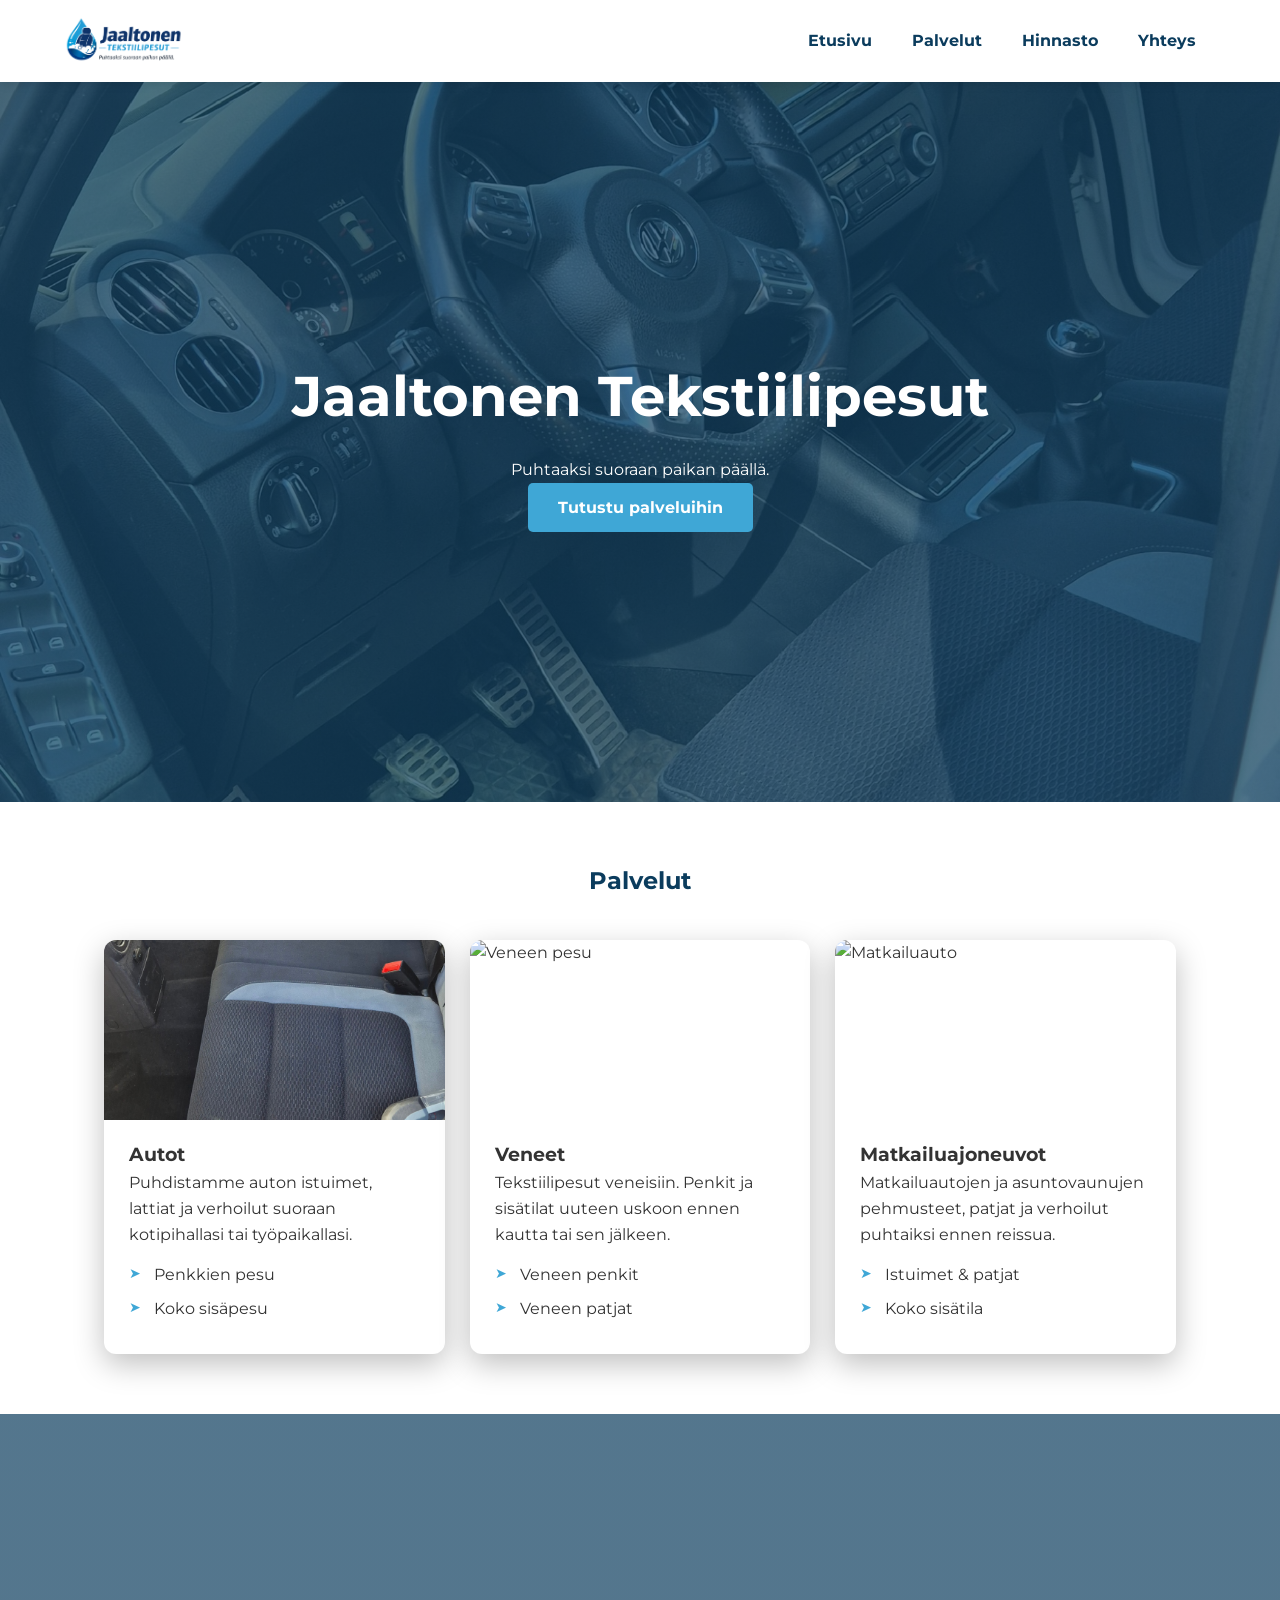
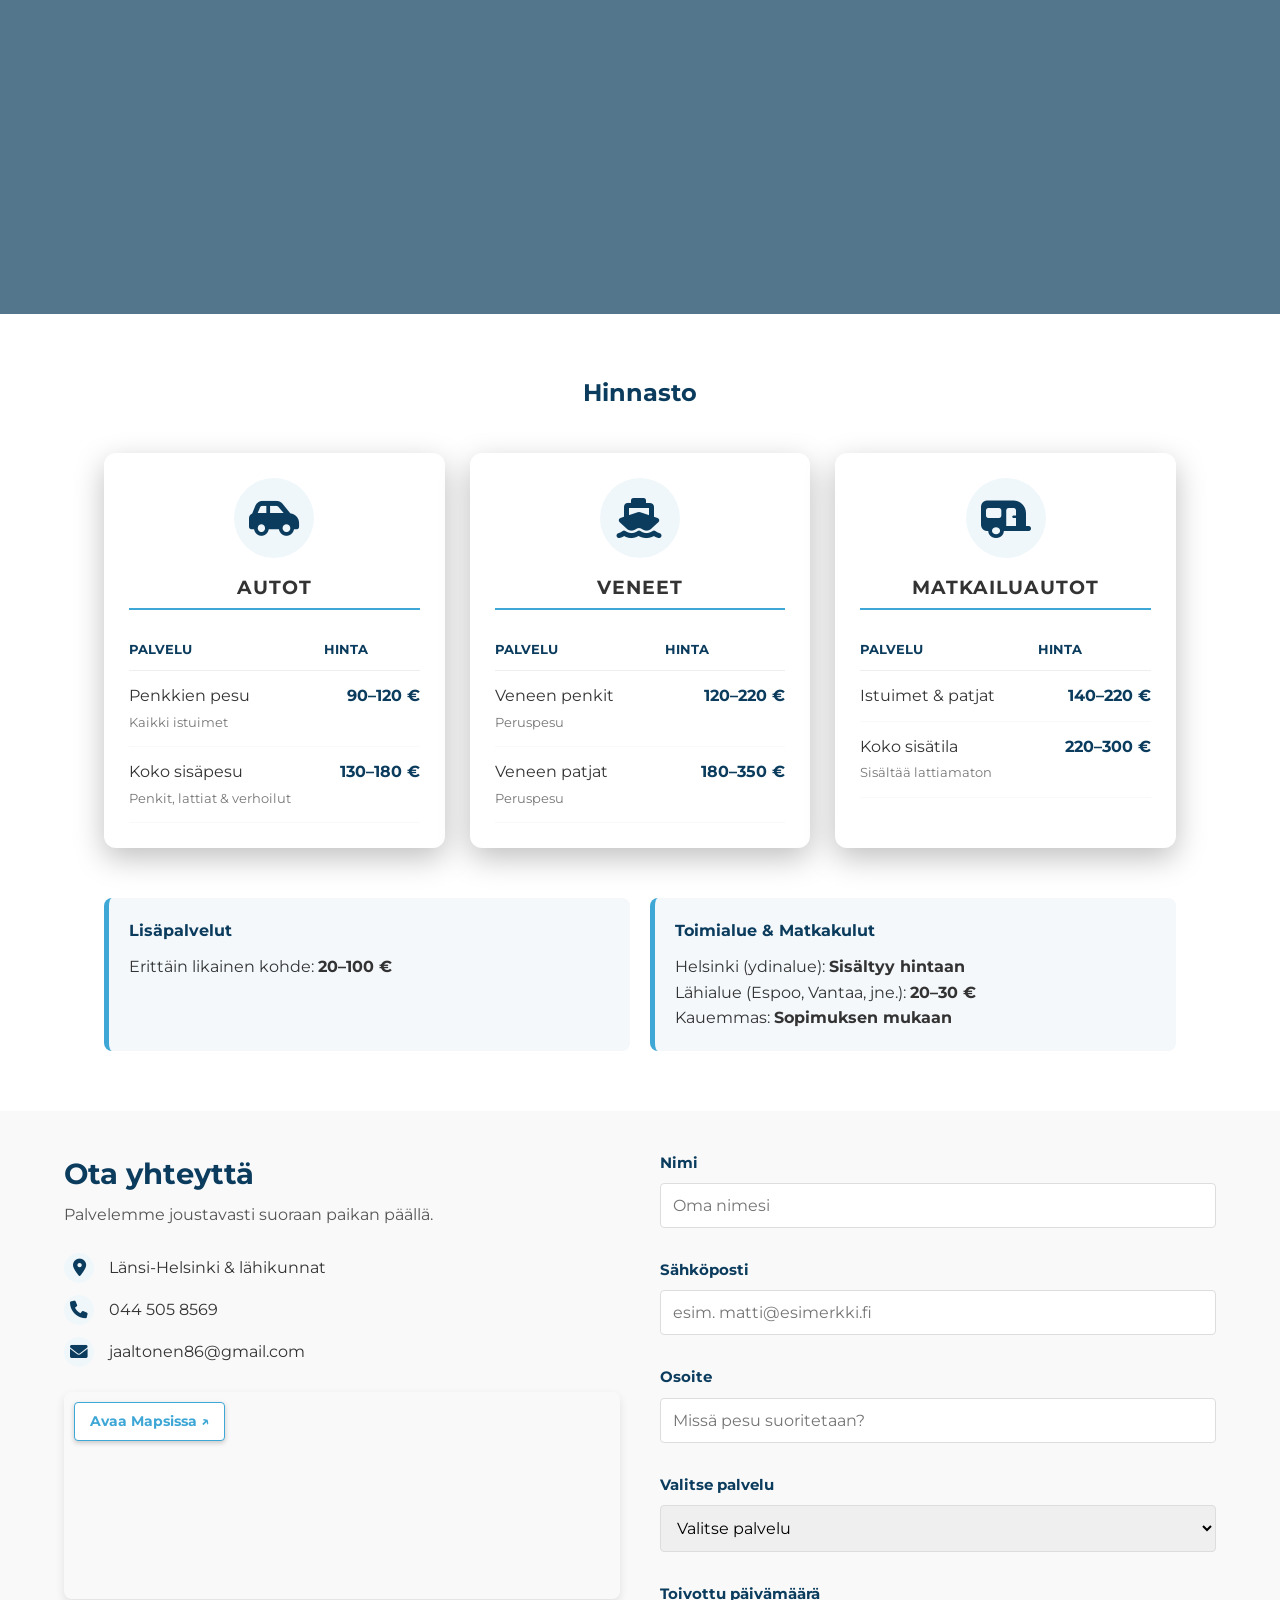
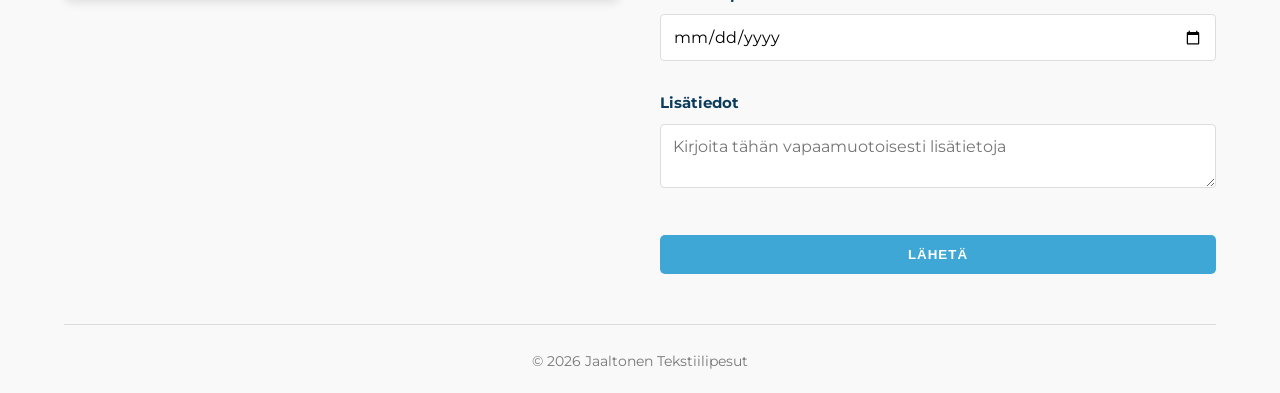
==== ver2/index.html @ c4d44611 "og data" ====
<!DOCTYPE html>
<html lang="fi">
<head>
    <meta property="og:type" content="website">
    <meta property="og:url" content="http://tekstiili.jaaltonen.dev/"> <meta property="og:title" content="JAaltonen Tekstiilipesut – Puhtaaksi suoraan paikan päällä">
    <meta property="og:description" content="Tekstiilipesut autoille, veneille ja matkailuajoneuvoille Helsingin alueella. Tilaa pesu kotiin tai työpaikalle!">
    <meta property="og:image" content="http://tekstiili.jaaltonen.dev/img/og-share-image.png"> <meta property="twitter:card" content="summary_large_image">
    <meta property="twitter:url" content="http://tekstiili.jaaltonen.dev/">
    <meta property="twitter:title" content="JAaltonen Tekstiilipesut">
    <meta property="twitter:description" content="Tekstiilipesut autoille, veneille ja matkailuajoneuvoille suoraan paikan päällä.">
    <meta property="twitter:image" content="http://tekstiili.jaaltonen.dev/img/og-share-image.jpg">

    <meta charset="UTF-8">
    <meta name="viewport" content="width=device-width, initial-scale=1.0">
    <title>JAaltonen Tekstiilipesut</title>
    <link rel="icon" type="image/png" href="img/favicon.png">
    <link rel="stylesheet" href="styles.css">
    <link href="https://fonts.googleapis.com/css2?family=Montserrat:wght@400;700&display=swap" rel="stylesheet">
    <link rel="stylesheet" href="https://cdnjs.cloudflare.com/ajax/libs/font-awesome/6.0.0/css/all.min.css">
</head>
<body>

    <nav>
        <div class="logo">
            <a href="#home">
                <img src="img/logo.png" alt="JAaltonen Tekstiilipesut" id="nav-logo">
            </a>
        </div>
        <div class="menu-toggle" id="mobile-menu">
            <span class="bar"></span>
            <span class="bar"></span>
            <span class="bar"></span>
        </div>
        <ul class="nav-links">
            <li><a href="#home">Etusivu</a></li>
            <li><a href="#palvelut">Palvelut</a></li>
            <li><a href="#hinnasto">Hinnasto</a></li>
            <li><a href="#yhteys">Yhteys</a></li>
        </ul>
    </nav>

    <header id="home" class="hero" style="background: linear-gradient(rgba(11, 60, 93, 0.7), rgba(11, 60, 93, 0.7)), url('img/hero.JPG') center/cover no-repeat;">
        <div class="hero-content">
            <h1>Jaaltonen Tekstiilipesut</h1>
            <p>Puhtaaksi suoraan paikan päällä.</p>
            <a href="#palvelut" class="btn">Tutustu palveluihin</a>
        </div>
    </header>

    <section id="palvelut" class="section">
        <h2 class="section-title">Palvelut</h2>
        <div class="grid">
            <div class="card">
                <div class="card-image">
                    <img src="img/auto2.JPG" alt="Auton pesu">
                </div>
                <h3>Autot</h3>
                <p>Puhdistamme auton istuimet, lattiat ja verhoilut suoraan kotipihallasi tai työpaikallasi.</p>
                <ul class="custom-list">
                    <li>Penkkien pesu</li>
                    <li>Koko sisäpesu</li>
                </ul>
            </div>
            
            <div class="card">
                <div class="card-image">
                    <img src="https://images.unsplash.com/photo-1534447677768-be436bb09401?auto=format&fit=crop&q=80&w=600" alt="Veneen pesu">
                </div>
                <h3>Veneet</h3>
                <p>Tekstiilipesut veneisiin. Penkit ja sisätilat uuteen uskoon ennen kautta tai sen jälkeen.</p>
                <ul class="custom-list">
                    <li>Veneen penkit</li>
                    <li>Veneen patjat</li>
                </ul>
            </div>
            
            <div class="card">
                <div class="card-image">
                    <img src="https://images.unsplash.com/photo-1523987355523-c7b5b0dd90a7?auto=format&fit=crop&q=80&w=600" alt="Matkailuauto">
                </div>
                <h3>Matkailuajoneuvot</h3>
                <p>Matkailuautojen ja asuntovaunujen pehmusteet, patjat ja verhoilut puhtaiksi ennen reissua.</p>
                <ul class="custom-list">
                    <li>Istuimet & patjat</li>
                    <li>Koko sisätila</li>
                </ul>
            </div>
        </div>
    </section>

    <div class="parallax" style="background-image: url('img/auto.JPG');">
        <div class="parallax-overlay"></div>
    </div>

    <section id="hinnasto" class="section">
        <h2 class="section-title">Hinnasto</h2>
        <div class="grid">
            <div class="card price-card">
                <div class="price-icon"><i class="fa-solid fa-car-side"></i></div>
                <h3>AUTOT</h3>
                <table class="price-table">
                    <thead>
                        <tr>
                            <th>Palvelu</th>
                            <th>Hinta</th>
                        </tr>
                    </thead>
                    <tbody>
                        <tr>
                            <td>Penkkien pesu <br><small>Kaikki istuimet</small></td>
                            <td>90–120 €</td>
                        </tr>
                        <tr>
                            <td>Koko sisäpesu <br><small>Penkit, lattiat & verhoilut</small></td>
                            <td>130–180 €</td>
                        </tr>
                    </tbody>
                </table>
            </div>

            <div class="card price-card">
                <div class="price-icon"><i class="fa-solid fa-ship"></i></div>
                <h3>VENEET</h3>
                <table class="price-table">
                    <thead>
                        <tr>
                            <th>Palvelu</th>
                            <th>Hinta</th>
                        </tr>
                    </thead>
                    <tbody>
                        <tr>
                            <td>Veneen penkit <br><small>Peruspesu</small></td>
                            <td>120–220 €</td>
                        </tr>
                        <tr>
                            <td>Veneen patjat <br><small>Peruspesu</small></td>
                            <td>180–350 €</td>
                        </tr>
                    </tbody>
                </table>
            </div>

            <div class="card price-card">
                <div class="price-icon"><i class="fa-solid fa-caravan"></i></div>
                <h3>MATKAILUAUTOT</h3>
                <table class="price-table">
                    <thead>
                        <tr>
                            <th>Palvelu</th>
                            <th>Hinta</th>
                        </tr>
                    </thead>
                    <tbody>
                        <tr>
                            <td>Istuimet & patjat</td>
                            <td>140–220 €</td>
                        </tr>
                        <tr>
                            <td>Koko sisätila <br><small>Sisältää lattiamaton</small></td>
                            <td>220–300 €</td>
                        </tr>
                    </tbody>
                </table>
            </div>
        </div>

        <div class="extra-services">
            <div class="extra-box">
                <h4>Lisäpalvelut</h4>
                <p>Erittäin likainen kohde: <strong>20–100 €</strong></p>
            </div>
            <div class="extra-box">
                <h4>Toimialue & Matkakulut</h4>
                <p>Helsinki (ydinalue): <strong>Sisältyy hintaan</strong></p>
                <p>Lähialue (Espoo, Vantaa, jne.): <strong>20–30 €</strong></p>
                <p>Kauemmas: <strong>Sopimuksen mukaan</strong></p>
            </div>
        </div>
    </section>

    <footer id="yhteys">
        <div class="footer-container">
            <div class="footer-left">
                <h2>Ota yhteyttä</h2>
                <p class="footer-intro">Palvelemme joustavasti suoraan paikan päällä.</p>
                
                <div class="contact-info">
                    <div class="contact-item">
                        <span class="icon"><i class="fa-solid fa-location-dot"></i></span>
                        <p>Länsi-Helsinki & lähikunnat</p>
                    </div>
                    <div class="contact-item">
                        <span class="icon"><i class="fa-solid fa-phone"></i></span>
                        <p><a href="tel:+358445058569" class="contact-link">044 505 8569</a></p>
                    </div>
                    <div class="contact-item">
                        <span class="icon"><i class="fa-solid fa-envelope"></i></span>
                        <p><a href="mailto:jaaltonen86@gmail.com" class="contact-link">jaaltonen86@gmail.com</a></p>
                    </div>
                </div>

                <div class="map-container">
                    <iframe 
                        src="https://www.google.com/maps/embed?pb=!1m18!1m12!1m3!1d15871.32832863488!2d24.84277715!3d60.2222222!2m3!1f0!2f0!3f0!3m2!1i1024!2i768!4f13.1!3m3!1m2!1s0x46920ef0d195f2d5%3A0x2600b0d37e296231!2zUGl0w6Rqw6RubMOka2ksIEhlbHNpbmtp!5e0!3m2!1sfi!2sfi!4v1713800000000!5m2!1sfi!2sfi" 
                        width="100%" height="200" style="border:0;" allowfullscreen="" loading="lazy">
                    </iframe>
                    <a href="https://maps.app.goo.gl/..." target="_blank" class="maps-btn">Avaa Mapsissa ↗</a>
                </div>
            </div>
            <div class="footer-right">
                <form action="mailto:jaaltonen86@gmail.com" method="post" enctype="text/plain">
                    <div class="form-group">
                        <label for="nimi">Nimi</label>
                        <input type="text" id="nimi" name="Nimi" placeholder="Oma nimesi" required>
                    </div>

                    <div class="form-group">
                        <label for="email">Sähköposti</label>
                        <input type="email" id="email" name="Email" placeholder="esim. matti@esimerkki.fi" required>
                    </div>

                    <div class="form-group">
                        <label for="osoite">Osoite</label>
                        <input type="text" id="osoite" name="Osoite" placeholder="Missä pesu suoritetaan?" required>
                    </div>

                    <div class="form-group">
                        <label for="palvelu">Valitse palvelu</label>
                        <select id="palvelu" name="Palvelu">
                            <option value="" disabled selected>Valitse palvelu</option>
                            <option value="Auton penkit">Auton penkit</option>
                            <option value="Auton verhoilut">Auton verhoilut</option>
                            <option value="Veneen penkit">Veneen penkit</option>
                            <option value="Veneen patjat">Veneen patjat</option>
                            <option value="Asuntoauton istuimet & Patjat">Asuntoauton istuimet & Patjat</option>
                            <option value="Asuntovaunun Patjat">Asuntovaunun Patjat</option>
                            <option value="Asuntoauton/Vaunun Koko sisätila">Asuntoauton/Vaunun Koko sisätila</option>
                        </select>
                    </div>

                    <div class="form-group">
                        <label for="pvm">Toivottu päivämäärä</label>
                        <input type="date" id="pvm" name="Pvm">
                    </div>

                    <div class="form-group">
                        <label for="lisatiedot">Lisätiedot</label>
                        <textarea id="lisatiedot" name="Lisätiedot" placeholder="Kirjoita tähän vapaamuotoisesti lisätietoja"></textarea>
                    </div>

                    <button type="submit" class="btn">LÄHETÄ</button>
                </form>
            </div>
        </div>
        <div class="footer-bottom">
            <p>© 2026 Jaaltonen Tekstiilipesut</p>
        </div>
    </footer>

    <script src="scripts.js"></script>
</body>
</html>
---- ver2/styles.css ----
:root {
    --dark-blue: #0B3C5D;
    --light-blue: #3FA7D6;
    --white: #ffffff;
    --shadow: 0 10px 30px rgba(0,0,0,0.25); /* Tummempi varjostus */
}

* { box-sizing: border-box; margin: 0; padding: 0; }
html { scroll-behavior: smooth; }
body { font-family: 'Montserrat', sans-serif; line-height: 1.6; color: #333; }

/* Navigaatio */
nav {
    display: flex;
    justify-content: space-between;
    align-items: center;
    padding: 1rem 5%;
    background: var(--white);
    position: sticky;
    top: 0;
    z-index: 1000;
    box-shadow: 0 2px 10px rgba(0,0,0,0.1);
}

.logo { color: var(--dark-blue); font-weight: bold; font-size: 1.4rem; }

/* Logon tyylittely */
#nav-logo {
    height: 50px; /* Säädä korkeutta tarpeen mukaan */
    width: auto;
    display: block;
}

/* Navigaatiolinkkien hover-efekti */
.nav-links a {
    text-decoration: none;
    color: var(--dark-blue);
    font-weight: bold;
    position: relative;
    padding-bottom: 5px;
    transition: color 0.3s ease;
}

.nav-links a:hover {
    color: var(--light-blue); /* Vaihtaa tekstin värin vaaleansiniseksi */
}

/* Alaviiva-efekti hoverissa */
.nav-links a::after {
    content: '';
    position: absolute;
    width: 0;
    height: 2px;
    bottom: 0;
    left: 0;
    background-color: var(--light-blue);
    transition: width 0.3s ease;
}

.nav-links a:hover::after {
    width: 100%; /* Viiva liukuu koko tekstin alle */
}

/* Hampurilaisvalikko */
.menu-toggle {
    display: block; /* Näkyy mobiilissa oletuksena */
    cursor: pointer;
}

.bar {
    display: block;
    width: 25px;
    height: 3px;
    margin: 5px auto;
    background-color: var(--dark-blue);
    transition: 0.3s;
}

.nav-links {
    display: none; /* Piilossa kunnes avataan */
    list-style: none;
    width: 100%;
    position: absolute;
    top: 100%;
    left: 0;
    background: var(--white);
    flex-direction: column;
    text-align: center;
    box-shadow: 0 5px 10px rgba(0,0,0,0.1);
}

.nav-links.active { display: flex; }
.nav-links li { padding: 15px 0; }
.nav-links a { text-decoration: none; color: var(--dark-blue); font-weight: bold; }

/* Desktop-näkymä */
@media (min-width: 769px) {
    .menu-toggle { display: none; }
    .nav-links {
        display: flex;
        position: static;
        flex-direction: row;
        width: auto;
        box-shadow: none;
    }
    .nav-links li { padding: 0 20px; }
}

/* Visuaaliset osiot */
.hero {
    height: 80vh;
    display: flex;
    align-items: center;
    justify-content: center;
    text-align: center;
    color: var(--white);
}

.hero h1 { font-size: clamp(2rem, 5vw, 3.5rem); margin-bottom: 1rem; }

.section { padding: 60px 5%; max-width: 1200px; margin: 0 auto; }
.section-title { text-align: center; margin-bottom: 40px; color: var(--dark-blue); }

.grid { display: grid; grid-template-columns: repeat(auto-fit, minmax(280px, 1fr)); gap: 25px; }

.card {
    background: var(--white);
    padding: 25px;
    border-radius: 12px;
    box-shadow: var(--shadow);
    transition: transform 0.3s ease, box-shadow 0.3s ease;
}

.card:hover {
    transform: translateY(-8px); /* Hover-efekti */
    box-shadow: 0 15px 35px rgba(0,0,0,0.35);
}

/* Palvelukortin kuva */
.card-image {
    margin: -25px -25px 20px -25px; /* Poistaa kortin pehmusteen vaikutuksen kuvalta */
    height: 180px;
    overflow: hidden;
    border-radius: 12px 12px 0 0;
}

.card-image img {
    width: 100%;
    height: 100%;
    object-fit: cover;
    transition: transform 0.5s ease;
}

.card:hover .card-image img {
    transform: scale(1.1); /* Pieni suurennusefekti kuvassa hoverilla */
}

/* Mukautetut listamerkit (Väkäset) */
.custom-list {
    list-style: none; /* Poistetaan oletuspallot */
    padding-left: 0;
    margin-top: 15px;
}

.custom-list li {
    position: relative;
    padding-left: 25px;
    margin-bottom: 8px;
}

.custom-list li::before {
    content: "➤"; /* Väkänen */
    position: absolute;
    left: 0;
    color: var(--light-blue);
    font-size: 0.9rem;
}

.parallax {
    height: 500px; /* Nostettu korkeutta (aiemmin n. 300-400px) */
    position: relative;
    background-attachment: fixed;
    background-position: center;
    background-repeat: no-repeat;
    background-size: cover;
    overflow: hidden;
}

.parallax-overlay {
    position: absolute;
    top: 0;
    left: 0;
    width: 100%;
    height: 100%;
    /* Käytetään samaa tummansinistä gradienttia kuin hero-alueella */
    background: linear-gradient(rgba(11, 60, 93, 0.7), rgba(11, 60, 93, 0.7));
}

/* Hinnastokorttien erityistyylit */
.price-card {
    display: flex;
    flex-direction: column;
    align-items: center; /* Keskittää sisällön */
    text-align: center;
}

.price-icon {
    font-size: 3rem;
    margin-bottom: 15px;
    background: #f0f7fa;
    width: 80px;
    height: 80px;
    display: flex;
    align-items: center;
    justify-content: center;
    border-radius: 50%;
    color: var(--dark-blue);
}

.price-card h3 {
    margin-bottom: 20px;
    letter-spacing: 1px;
    border-bottom: 2px solid var(--light-blue);
    padding-bottom: 5px;
    width: 100%;
}

/* Taulukon tyylittely */
.price-table {
    width: 100%;
    border-collapse: collapse;
    margin-top: 10px;
}

.price-table th {
    text-align: left;
    color: var(--dark-blue);
    font-size: 0.8rem;
    text-transform: uppercase;
    padding-bottom: 10px;
    border-bottom: 1px solid #eee;
}

.price-table td {
    text-align: left;
    padding: 12px 0;
    border-bottom: 1px solid #f9f9f9;
    vertical-align: top;
}

.price-table td:last-child {
    text-align: right;
    font-weight: bold;
    color: var(--dark-blue);
    white-space: nowrap;
}

.price-table small {
    color: #777;
    font-weight: normal;
}

.price-icon {
    font-size: 2.5rem; /* Hieman pienempi kuin emojit, koska nämä ovat tarkempia */
    color: var(--dark-blue); /* Brändin tummansininen */
    background: #f0f7fa; /* Kevyt sinertävä tausta kuten aiemmin */
    width: 80px;
    height: 80px;
    display: flex;
    align-items: center;
    justify-content: center;
    border-radius: 50%;
    margin-bottom: 15px;
}

/* Lisäpalvelut lohkot */
.extra-services {
    margin-top: 50px;
    display: grid;
    grid-template-columns: repeat(auto-fit, minmax(250px, 1fr));
    gap: 20px;
}

.extra-box {
    background: #f4f8fb;
    padding: 20px;
    border-radius: 8px;
    border-left: 5px solid var(--light-blue);
}

.extra-box h4 {
    color: var(--dark-blue);
    margin-bottom: 10px;
}

.btn {
    display: inline-block;
    padding: 12px 30px;
    background: var(--light-blue);
    color: var(--white);
    text-decoration: none;
    border-radius: 5px;
    font-weight: bold;
    border: none;
    cursor: pointer;
}

/* Footer & Lomake */

/* Footerin vasen reuna */
.footer-left h2 {
    font-size: 1.8rem;
    color: var(--dark-blue);
    margin-bottom: 5px;
}

.footer-intro {
    color: #555;
    margin-bottom: 25px;
}

.contact-info {
    margin-bottom: 25px;
}

.contact-item {
    display: flex;
    align-items: center;
    margin-bottom: 12px;
}

.contact-item .icon {
    font-size: 1.2rem;
    margin-right: 15px;
    width: 25px;
    text-align: center;
}

.contact-item p {
    font-size: 1rem;
    color: #333;
    margin: 0;
}

/* Yhteystieto-osion ikonien tyylitys */
.contact-item .icon {
    font-size: 1.1rem;
    margin-right: 15px;
    width: 30px;
    height: 30px;
    background: #f0f7fa; /* Sama vaalean sinertävä tausta kuin hinnastossa */
    display: flex;
    align-items: center;
    justify-content: center;
    border-radius: 50%;
    color: var(--dark-blue);
}

/* Yhteystietolinkkien tyylit ja hover-efekti */
.contact-link {
    text-decoration: none;
    color: #333;
    position: relative;
    padding-bottom: 2px;
    transition: color 0.3s ease;
}

.contact-link:hover {
    color: var(--light-blue);
}

/* Sama alaviiva-efekti kuin navigaatiossa */
.contact-link::after {
    content: '';
    position: absolute;
    width: 0;
    height: 2px;
    bottom: 0;
    left: 0;
    background-color: var(--light-blue);
    transition: width 0.3s ease;
}

.contact-link:hover::after {
    width: 100%;
}

/* Kartta ja painike */
.map-container {
    position: relative;
    border-radius: 8px;
    overflow: hidden;
    box-shadow: 0 4px 10px rgba(0,0,0,0.1);
}

.maps-btn {
    position: absolute;
    top: 10px;
    left: 10px;
    background: var(--white);
    color: var(--light-blue);
    padding: 8px 15px;
    text-decoration: none;
    font-size: 0.85rem;
    font-weight: bold;
    border-radius: 4px;
    border: 1px solid var(--light-blue);
    box-shadow: 0 2px 5px rgba(0,0,0,0.2);
    transition: 0.3s;
}

.maps-btn:hover {
    background: var(--light-blue);
    color: var(--white);
}

/* Lomakkeen ryhmittely ja labelit */
.form-group {
    margin-bottom: 20px;
    text-align: left;
}

.form-group label {
    display: block;
    font-weight: bold;
    color: var(--dark-blue);
    margin-bottom: 8px;
    font-size: 0.95rem;
}

.footer-right input, 
.footer-right select, 
.footer-right textarea {
    width: 100%;
    padding: 12px;
    border: 1px solid #ddd;
    border-radius: 4px;
    font-family: inherit;
    font-size: 1rem;
    transition: border-color 0.3s;
}

.footer-right input:focus, 
.footer-right select:focus, 
.footer-right textarea:focus {
    outline: none;
    border-color: var(--light-blue);
    box-shadow: 0 0 5px rgba(63, 167, 214, 0.2);
}

/* Lähetä-painikkeen hienosäätö */
.footer-right .btn {
    width: 100%;
    margin-top: 10px;
    text-transform: uppercase;
    letter-spacing: 1px;
}

/* Footerin alin keskitetty lohko */
.footer-bottom {
    text-align: center; /* Keskittää tekstin horisontaalisesti */
    margin-top: 50px; /* Lisää väliä lomakkeen ja tekstin väliin */
    padding-top: 25px; /* Lisää tilaa viivan ja tekstin väliin */
    border-top: 1px solid #ddd; /* Lisää hienovaraisen erotusviivan */
    width: 100%;
}

.footer-bottom p {
    color: #777; /* Harmaampi sävy, jotta se ei hyppää silmille */
    font-size: 0.9rem;
    margin: 0;
}

footer { background: #f9f9f9; padding: 40px 5% 20px; }
.footer-container { display: grid; grid-template-columns: repeat(auto-fit, minmax(300px, 1fr)); gap: 40px; }
form input, form select, form textarea {
    width: 100%; padding: 10px; margin-bottom: 10px; border: 1px solid #ddd; border-radius: 4px;
}
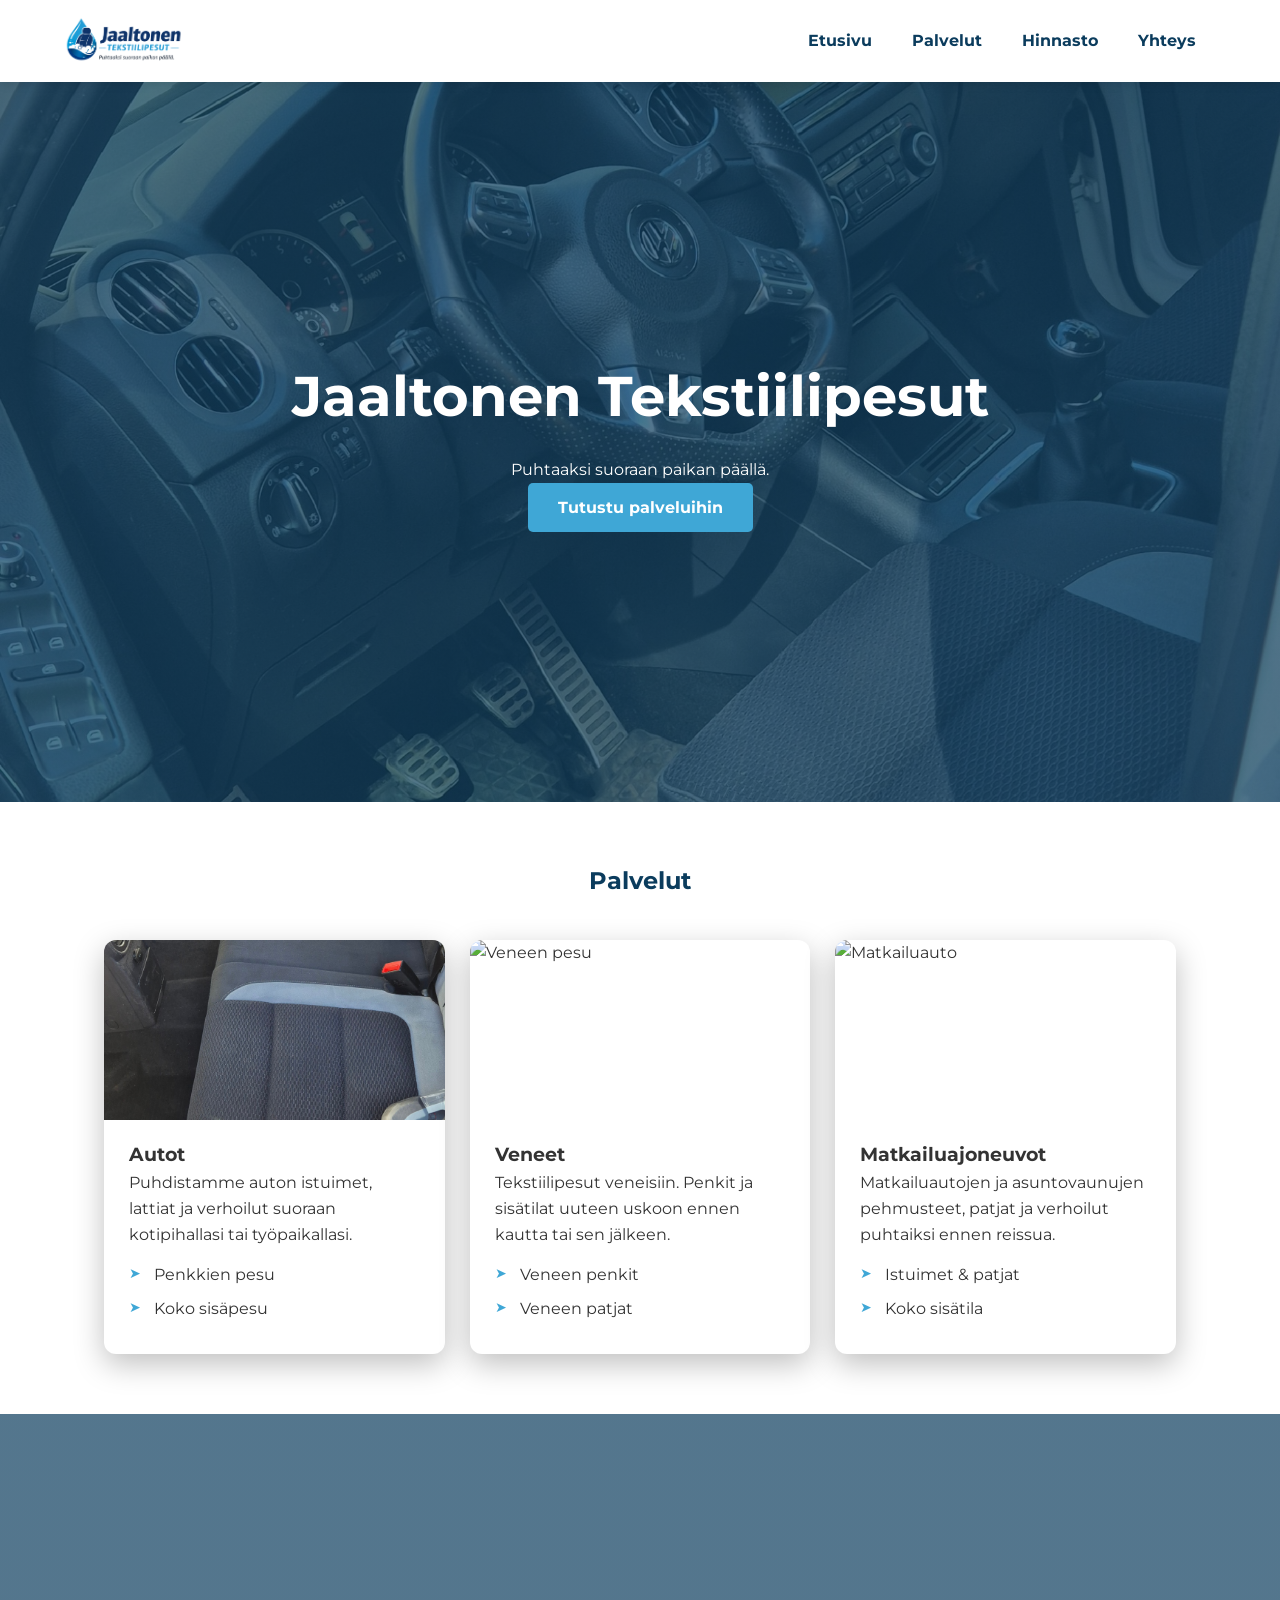
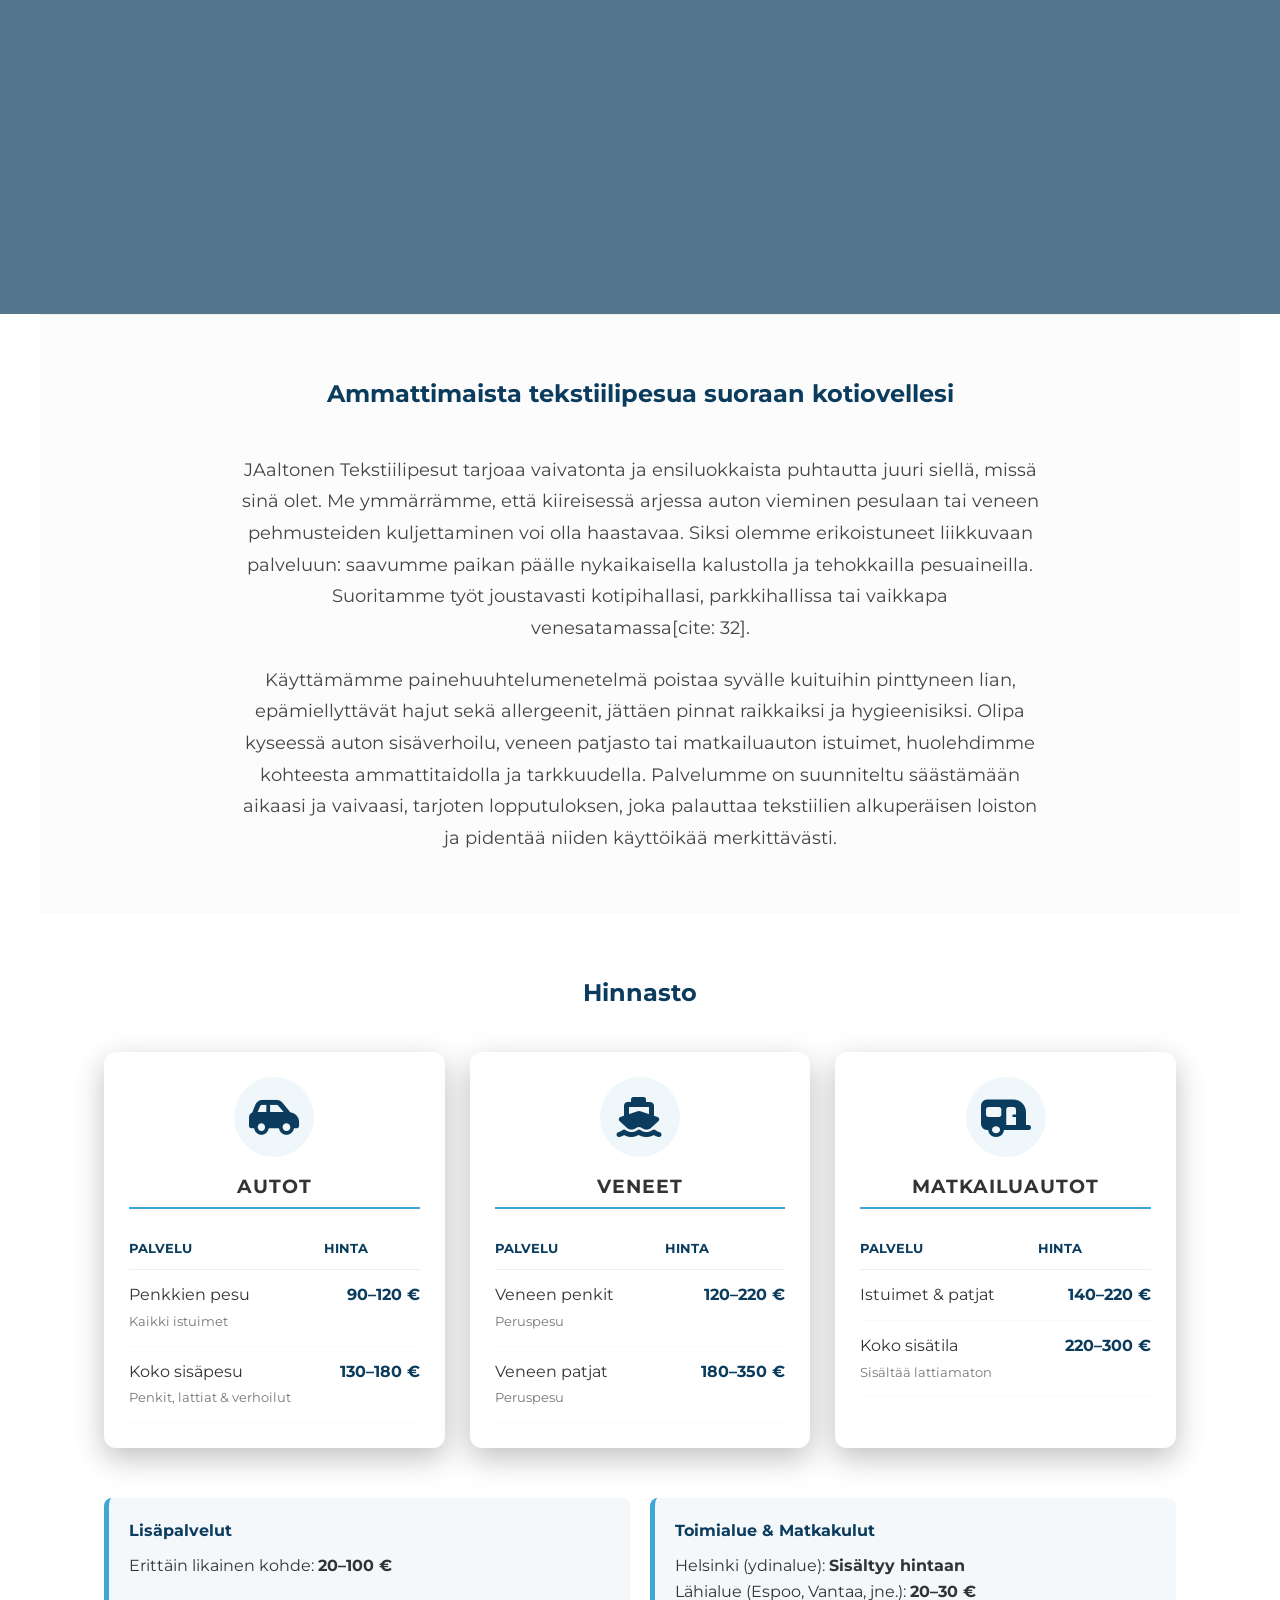
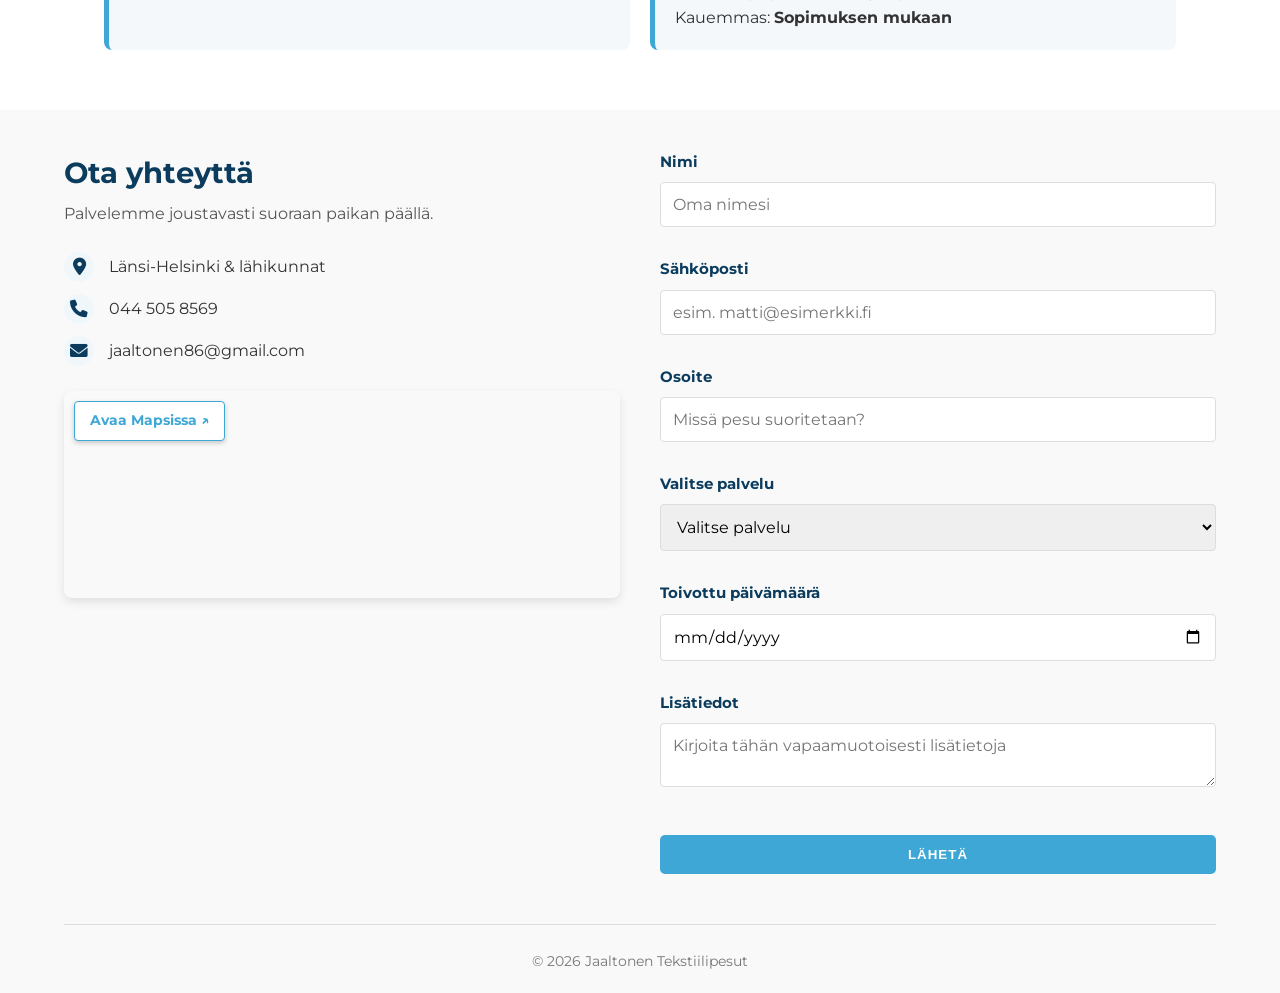
==== commit 04f1573c: "uus section" ====
--- a/ver2/index.html
+++ b/ver2/index.html
@@ -1,18 +1,31 @@
 <!DOCTYPE html>
 <html lang="fi">
 <head>
+    <!-- Google tag (gtag.js) -->
+    <script async src="https://www.googletagmanager.com/gtag/js?id=G-5TMWQQMX4J"></script>
+    <script>
+    window.dataLayer = window.dataLayer || [];
+    function gtag(){dataLayer.push(arguments);}
+    gtag('js', new Date());
+
+    gtag('config', 'G-5TMWQQMX4J');
+    </script>
+
     <meta property="og:type" content="website">
-    <meta property="og:url" content="http://tekstiili.jaaltonen.dev/"> <meta property="og:title" content="JAaltonen Tekstiilipesut – Puhtaaksi suoraan paikan päällä">
-    <meta property="og:description" content="Tekstiilipesut autoille, veneille ja matkailuajoneuvoille Helsingin alueella. Tilaa pesu kotiin tai työpaikalle!">
-    <meta property="og:image" content="http://tekstiili.jaaltonen.dev/img/og-share-image.png"> <meta property="twitter:card" content="summary_large_image">
-    <meta property="twitter:url" content="http://tekstiili.jaaltonen.dev/">
+    <meta property="og:url" content="https://tekstiili.jaaltonen.dev/"> <meta property="og:title" content="JAaltonen Tekstiilipesut – Puhtaaksi suoraan paikan päällä">
+    <meta property="og:description" content="Ammattimainen tekstiilipesu: autonpenkit, veneen pehmusteet, patjat sekä matkailuajoneuvon verhoilut puhtaiksi ja raikkaiksi. Pyydä tarjous ja varaa aikasi!">
+    <meta property="og:image" content="https://tekstiili.jaaltonen.dev/img/og-share-image.png"> <meta property="twitter:card" content="summary_large_image">
+    
+    <meta property="twitter:url" content="https://tekstiili.jaaltonen.dev/">
     <meta property="twitter:title" content="JAaltonen Tekstiilipesut">
-    <meta property="twitter:description" content="Tekstiilipesut autoille, veneille ja matkailuajoneuvoille suoraan paikan päällä.">
-    <meta property="twitter:image" content="http://tekstiili.jaaltonen.dev/img/og-share-image.jpg">
+    <meta property="twitter:description" content="Ammattimainen tekstiilipesu: autonpenkit, veneen pehmusteet, patjat sekä matkailuajoneuvon verhoilut puhtaiksi ja raikkaiksi. Pyydä tarjous ja varaa aikasi!">
+    <meta property="twitter:image" content="https://tekstiili.jaaltonen.dev/img/og-share-image.jpg">
+    
+    <meta name="description" content="Ammattimainen tekstiilipesu: autonpenkit, veneen pehmusteet, patjat sekä matkailuajoneuvon verhoilut puhtaiksi ja raikkaiksi. Pyydä tarjous ja varaa aikasi!">
 
     <meta charset="UTF-8">
     <meta name="viewport" content="width=device-width, initial-scale=1.0">
-    <title>JAaltonen Tekstiilipesut</title>
+    <title>Tekstiilipesu: Autonpenkit, Veneet, Asuntovaunut & Patjat | JAaltonen</title>
     <link rel="icon" type="image/png" href="img/favicon.png">
     <link rel="stylesheet" href="styles.css">
     <link href="https://fonts.googleapis.com/css2?family=Montserrat:wght@400;700&display=swap" rel="stylesheet">
@@ -91,6 +104,28 @@
     <div class="parallax" style="background-image: url('img/auto.JPG');">
         <div class="parallax-overlay"></div>
     </div>
+
+    <section id="info-section" class="section">
+        <div class="info-content">
+            <h2 class="section-title">Ammattimaista tekstiilipesua suoraan kotiovellesi</h2>
+            <div class="info-text">
+                <p>
+                    JAaltonen Tekstiilipesut tarjoaa vaivatonta ja ensiluokkaista puhtautta juuri siellä, missä sinä olet. 
+                    Me ymmärrämme, että kiireisessä arjessa auton vieminen pesulaan tai veneen pehmusteiden kuljettaminen 
+                    voi olla haastavaa. Siksi olemme erikoistuneet liikkuvaan palveluun: saavumme paikan päälle 
+                    nykaikaisella kalustolla ja tehokkailla pesuaineilla. Suoritamme työt joustavasti kotipihallasi, 
+                    parkkihallissa tai vaikkapa venesatamassa[cite: 32]. 
+                </p>
+                <p>
+                    Käyttämämme painehuuhtelumenetelmä poistaa syvälle kuituihin pinttyneen lian, epämiellyttävät hajut 
+                    sekä allergeenit, jättäen pinnat raikkaiksi ja hygieenisiksi. Olipa kyseessä auton sisäverhoilu, 
+                    veneen patjasto tai matkailuauton istuimet, huolehdimme kohteesta ammattitaidolla ja tarkkuudella. 
+                    Palvelumme on suunniteltu säästämään aikaasi ja vaivaasi, tarjoten lopputuloksen, joka palauttaa 
+                    tekstiilien alkuperäisen loiston ja pidentää niiden käyttöikää merkittävästi.
+                </p>
+            </div>
+        </div>
+    </section>
 
     <section id="hinnasto" class="section">
         <h2 class="section-title">Hinnasto</h2>
--- a/ver2/styles.css
+++ b/ver2/styles.css
@@ -194,6 +194,36 @@
     height: 100%;
     /* Käytetään samaa tummansinistä gradienttia kuin hero-alueella */
     background: linear-gradient(rgba(11, 60, 93, 0.7), rgba(11, 60, 93, 0.7));
+}
+
+#info-section {
+    background-color: #fcfcfc; /* Hieman eri sävy erottamaan muista osioista */
+    border-top: 1px solid #eee;
+}
+
+.info-content {
+    max-width: 800px; /* Pidetään teksti kapeampana luettavuuden vuoksi */
+    margin: 0 auto;
+    text-align: center;
+}
+
+.info-text p {
+    margin-bottom: 20px;
+    font-size: 1.1rem;
+    color: #444;
+    line-height: 1.8;
+}
+
+.info-text p:last-child {
+    margin-bottom: 0;
+}
+
+/* Mobiilisäätö */
+@media (max-width: 768px) {
+    .info-text p {
+        font-size: 1rem;
+        text-align: left; /* Mobiilissa vasen tasaus on usein luettavampi */
+    }
 }
 
 /* Hinnastokorttien erityistyylit */
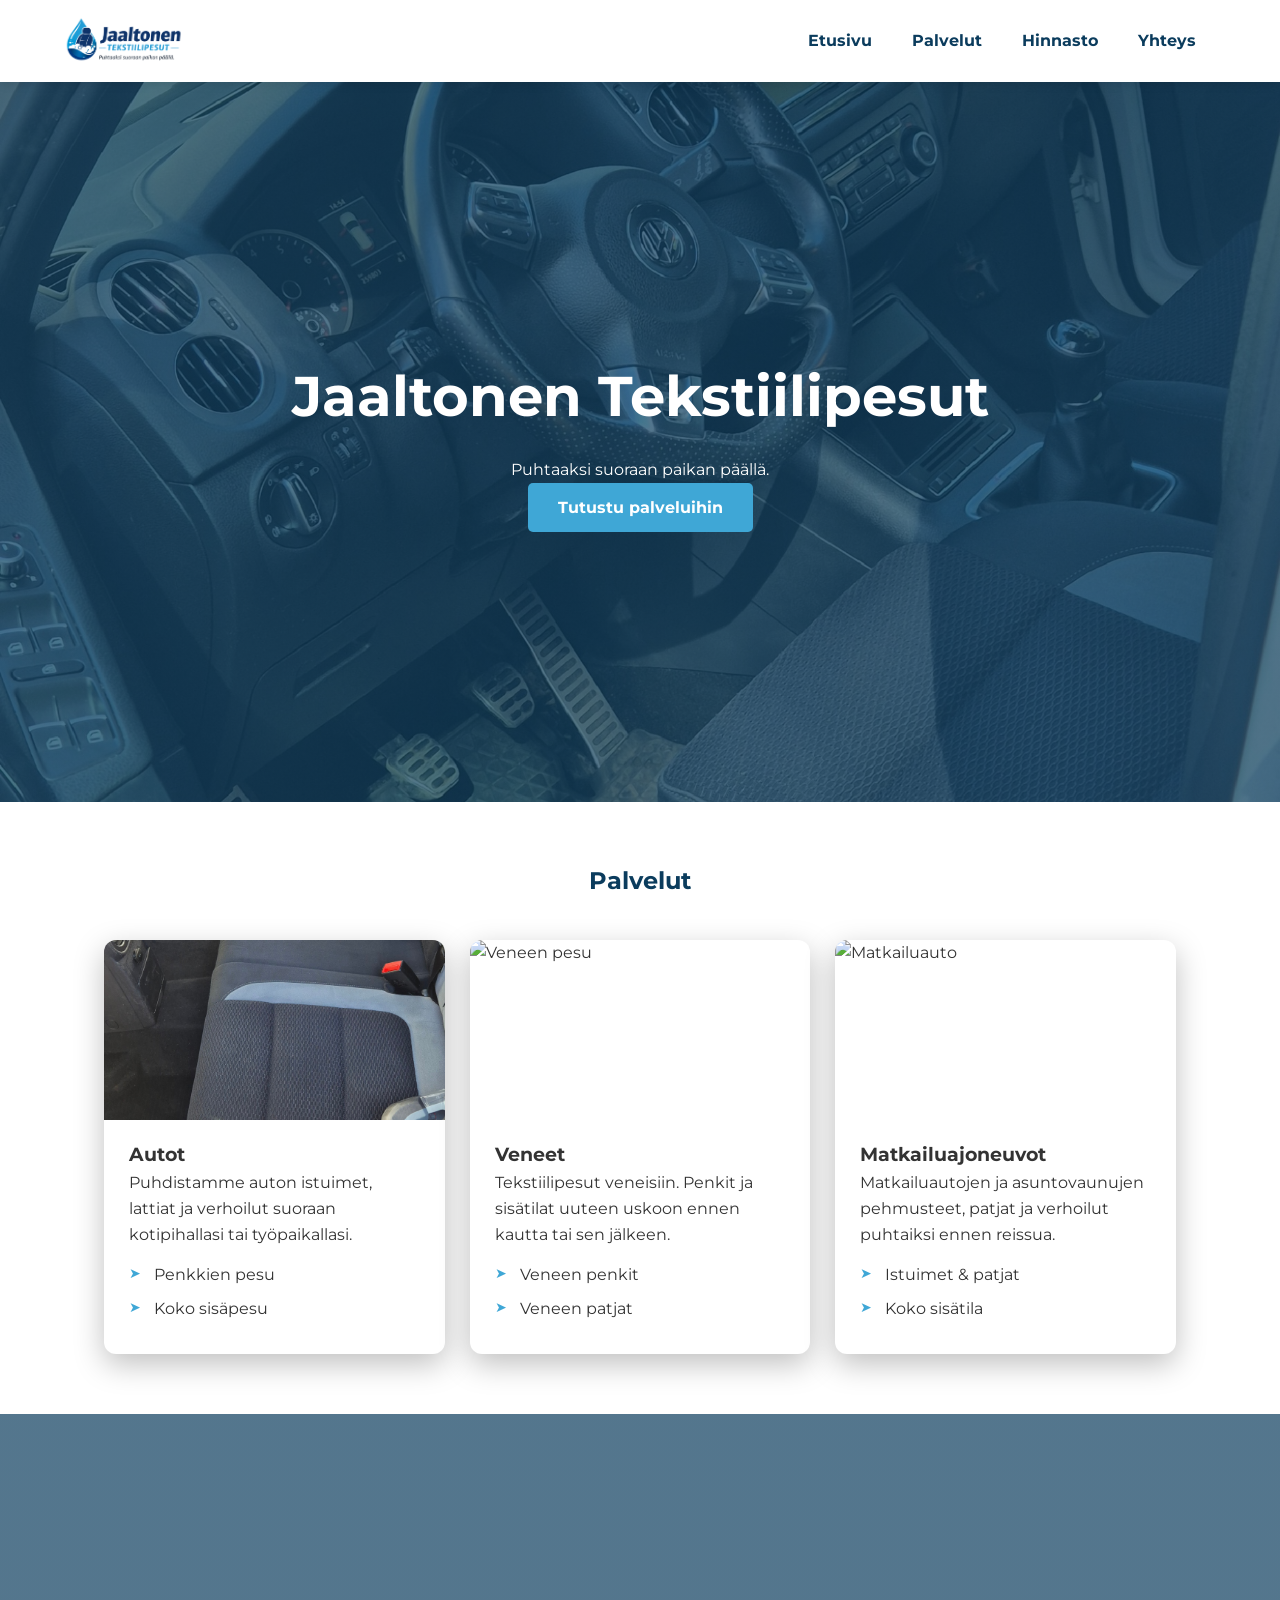
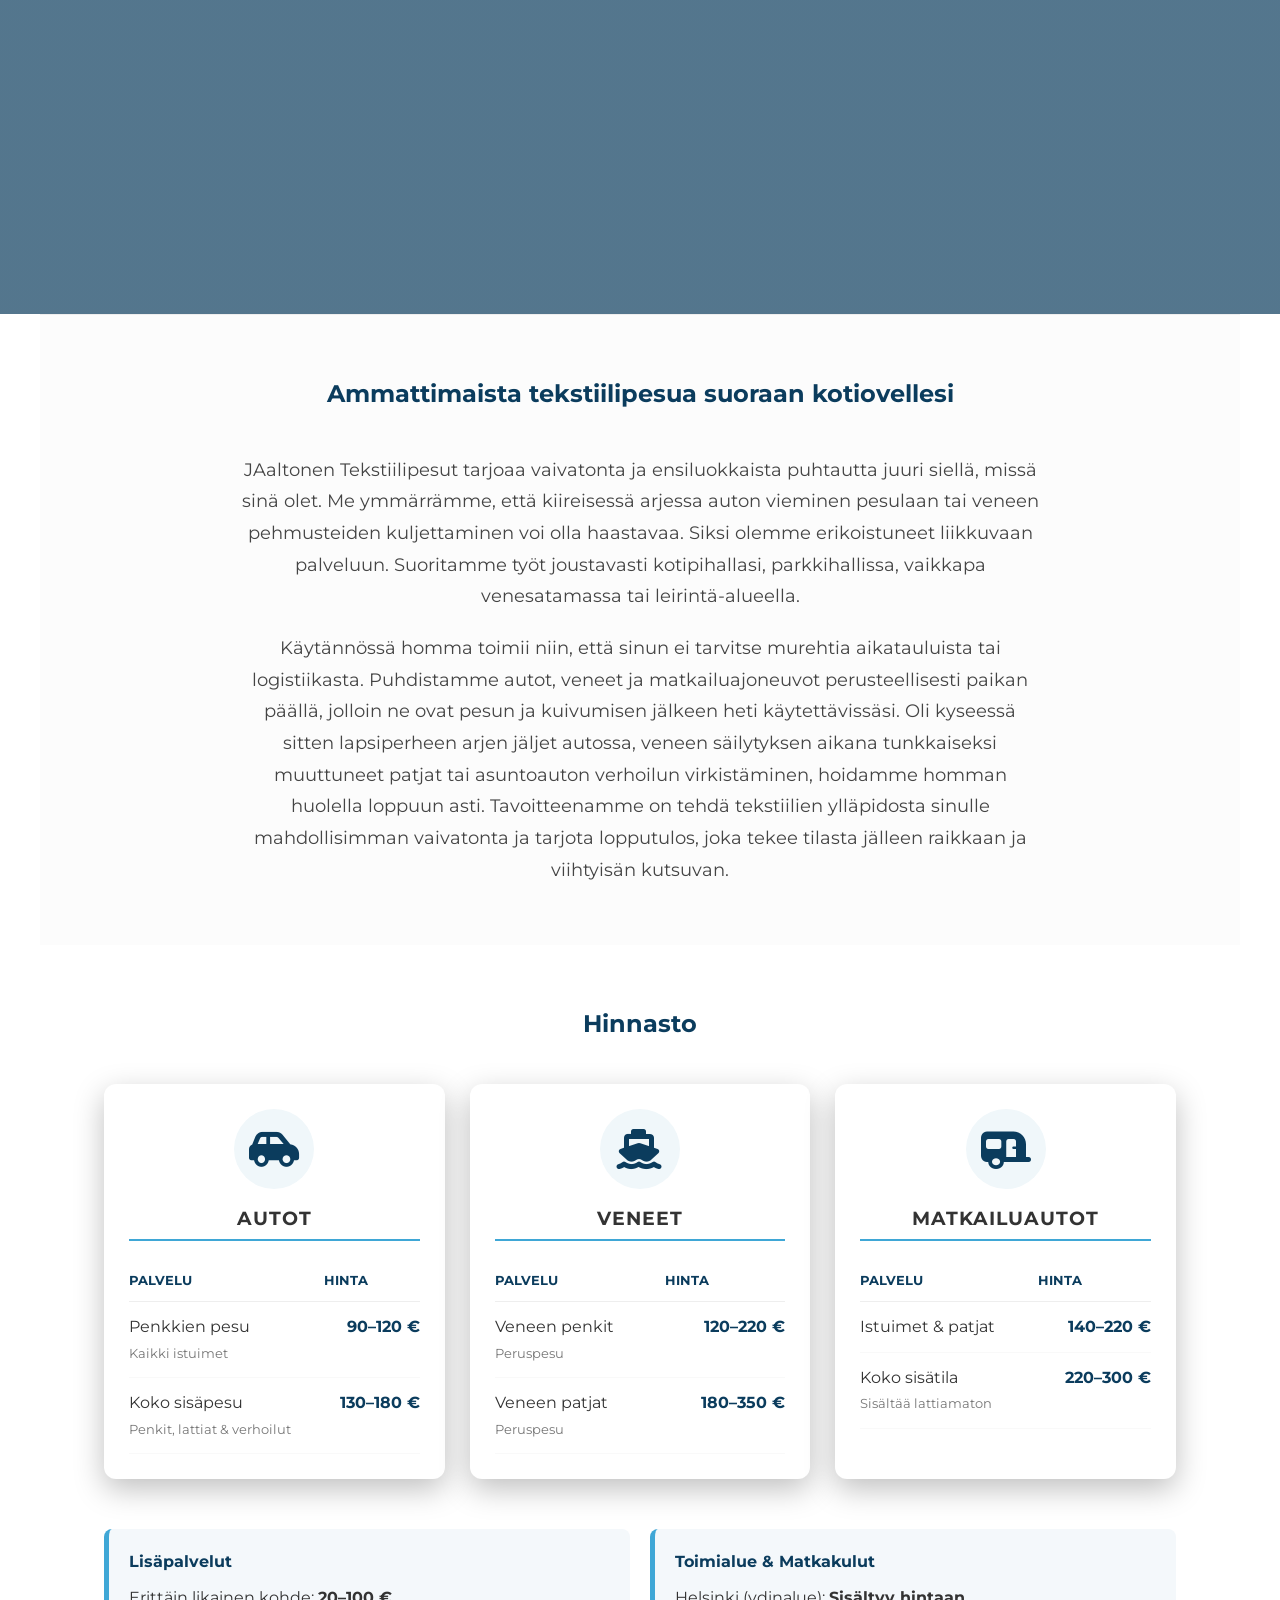
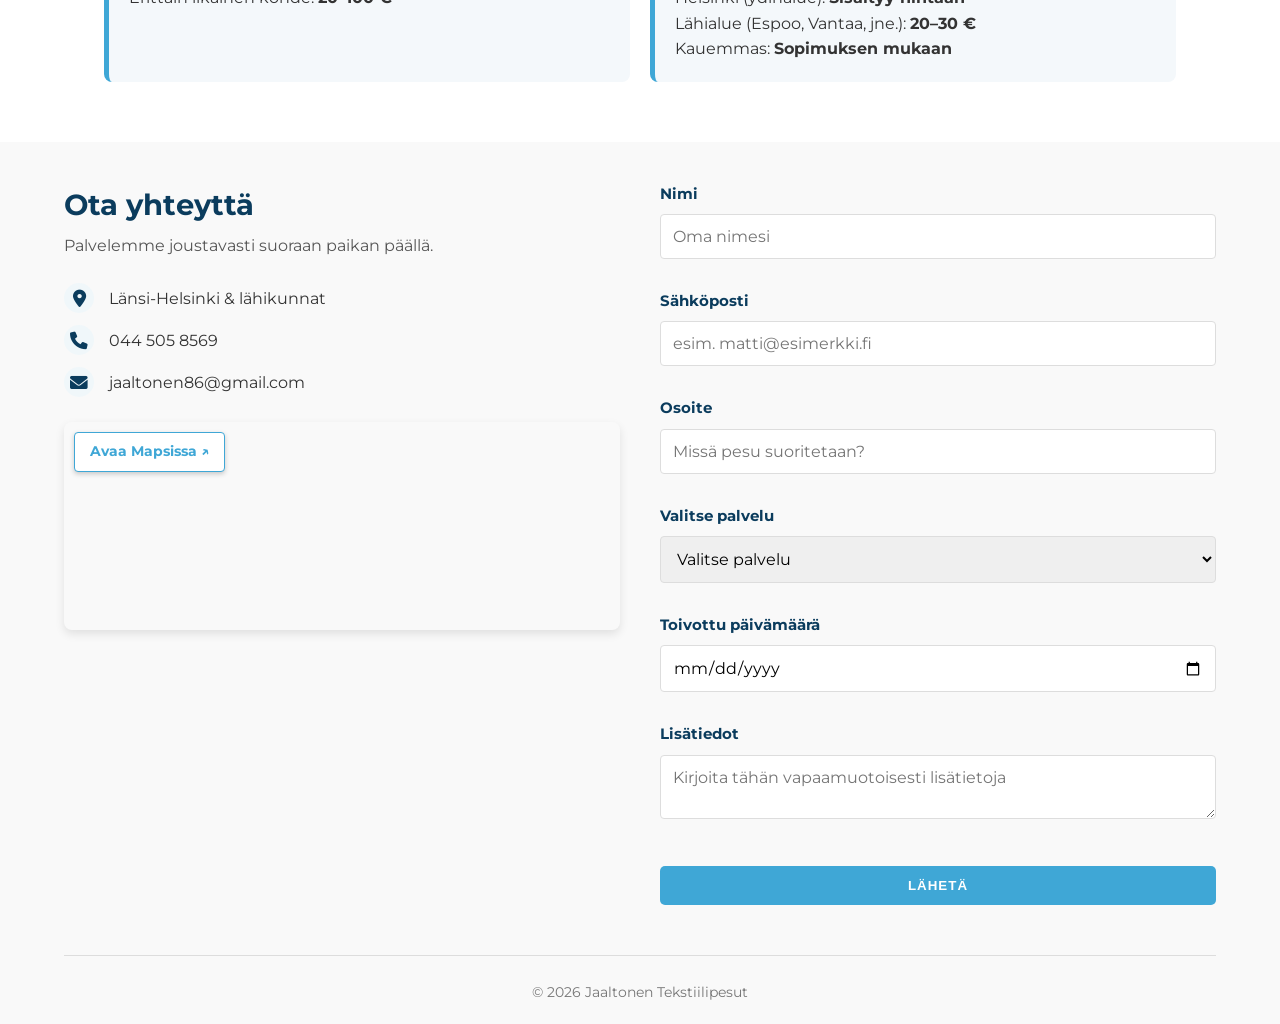
==== commit ee12b0a8: "section teksti" ====
--- a/ver2/index.html
+++ b/ver2/index.html
@@ -112,16 +112,18 @@
                 <p>
                     JAaltonen Tekstiilipesut tarjoaa vaivatonta ja ensiluokkaista puhtautta juuri siellä, missä sinä olet. 
                     Me ymmärrämme, että kiireisessä arjessa auton vieminen pesulaan tai veneen pehmusteiden kuljettaminen 
-                    voi olla haastavaa. Siksi olemme erikoistuneet liikkuvaan palveluun: saavumme paikan päälle 
-                    nykaikaisella kalustolla ja tehokkailla pesuaineilla. Suoritamme työt joustavasti kotipihallasi, 
-                    parkkihallissa tai vaikkapa venesatamassa[cite: 32]. 
+                    voi olla haastavaa. Siksi olemme erikoistuneet liikkuvaan palveluun. Suoritamme työt joustavasti kotipihallasi, 
+                    parkkihallissa, vaikkapa venesatamassa tai leirintä-alueella. 
                 </p>
+
                 <p>
-                    Käyttämämme painehuuhtelumenetelmä poistaa syvälle kuituihin pinttyneen lian, epämiellyttävät hajut 
-                    sekä allergeenit, jättäen pinnat raikkaiksi ja hygieenisiksi. Olipa kyseessä auton sisäverhoilu, 
-                    veneen patjasto tai matkailuauton istuimet, huolehdimme kohteesta ammattitaidolla ja tarkkuudella. 
-                    Palvelumme on suunniteltu säästämään aikaasi ja vaivaasi, tarjoten lopputuloksen, joka palauttaa 
-                    tekstiilien alkuperäisen loiston ja pidentää niiden käyttöikää merkittävästi.
+                    Käytännössä homma toimii niin, että sinun ei tarvitse murehtia aikatauluista tai logistiikasta. 
+                    Puhdistamme autot, veneet ja matkailuajoneuvot perusteellisesti paikan päällä, jolloin ne ovat 
+                    pesun ja kuivumisen jälkeen heti käytettävissäsi. Oli kyseessä sitten lapsiperheen arjen jäljet 
+                    autossa, veneen säilytyksen aikana tunkkaiseksi muuttuneet patjat tai asuntoauton verhoilun 
+                    virkistäminen, hoidamme homman huolella loppuun asti. Tavoitteenamme on tehdä tekstiilien 
+                    ylläpidosta sinulle mahdollisimman vaivatonta ja tarjota lopputulos, joka tekee tilasta 
+                    jälleen raikkaan ja viihtyisän kutsuvan.
                 </p>
             </div>
         </div>
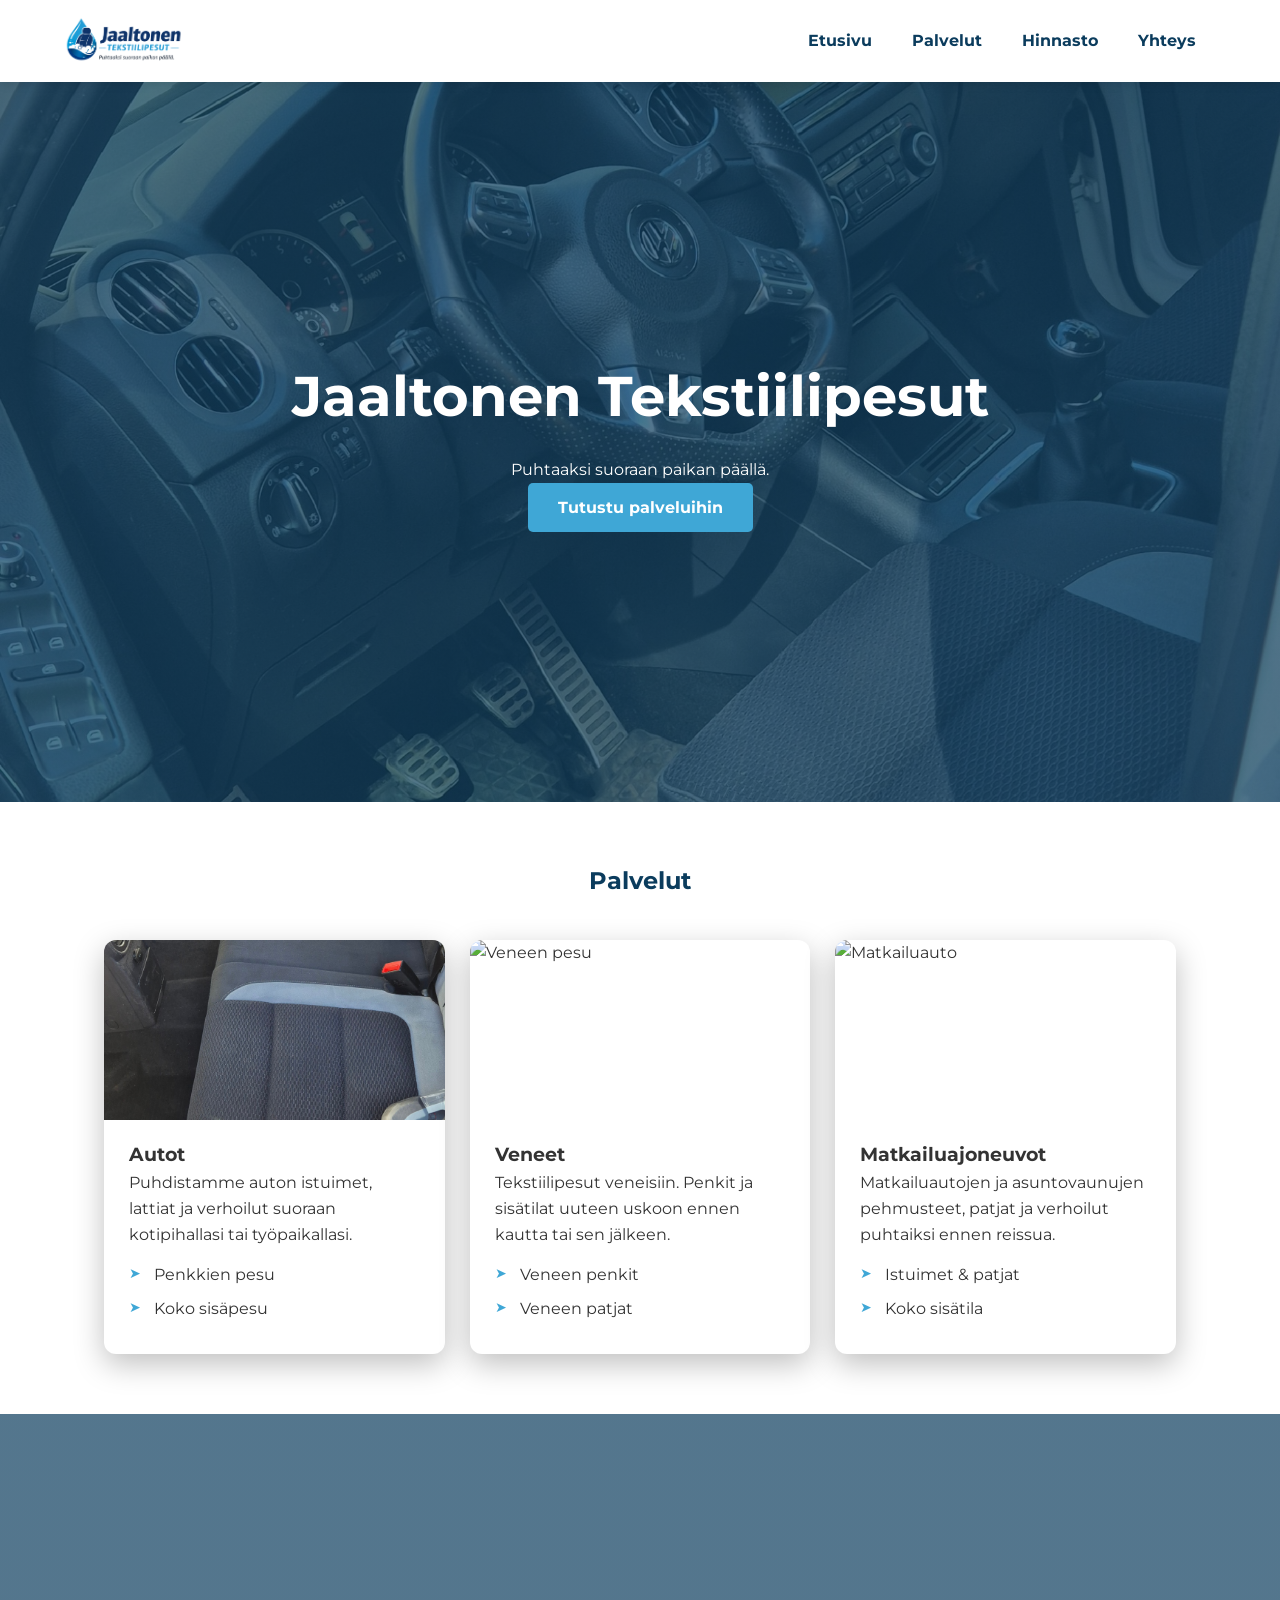
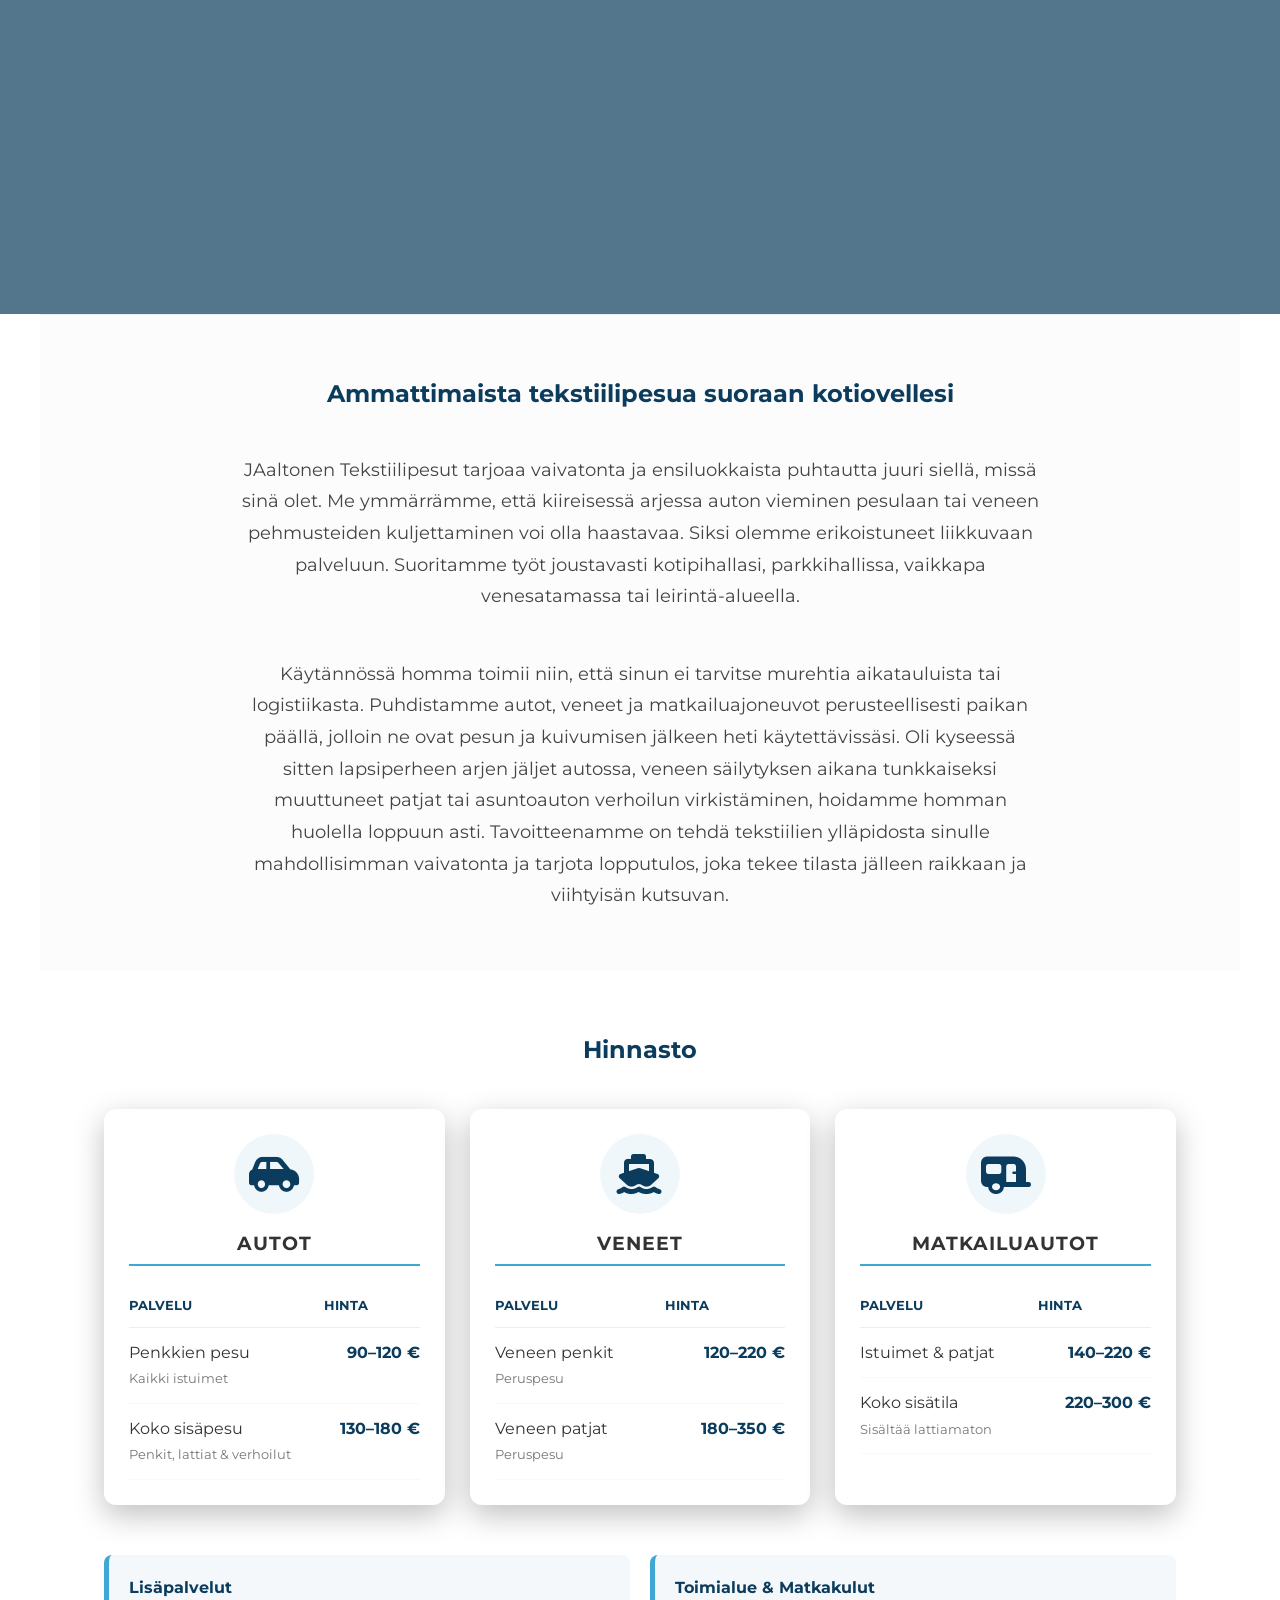
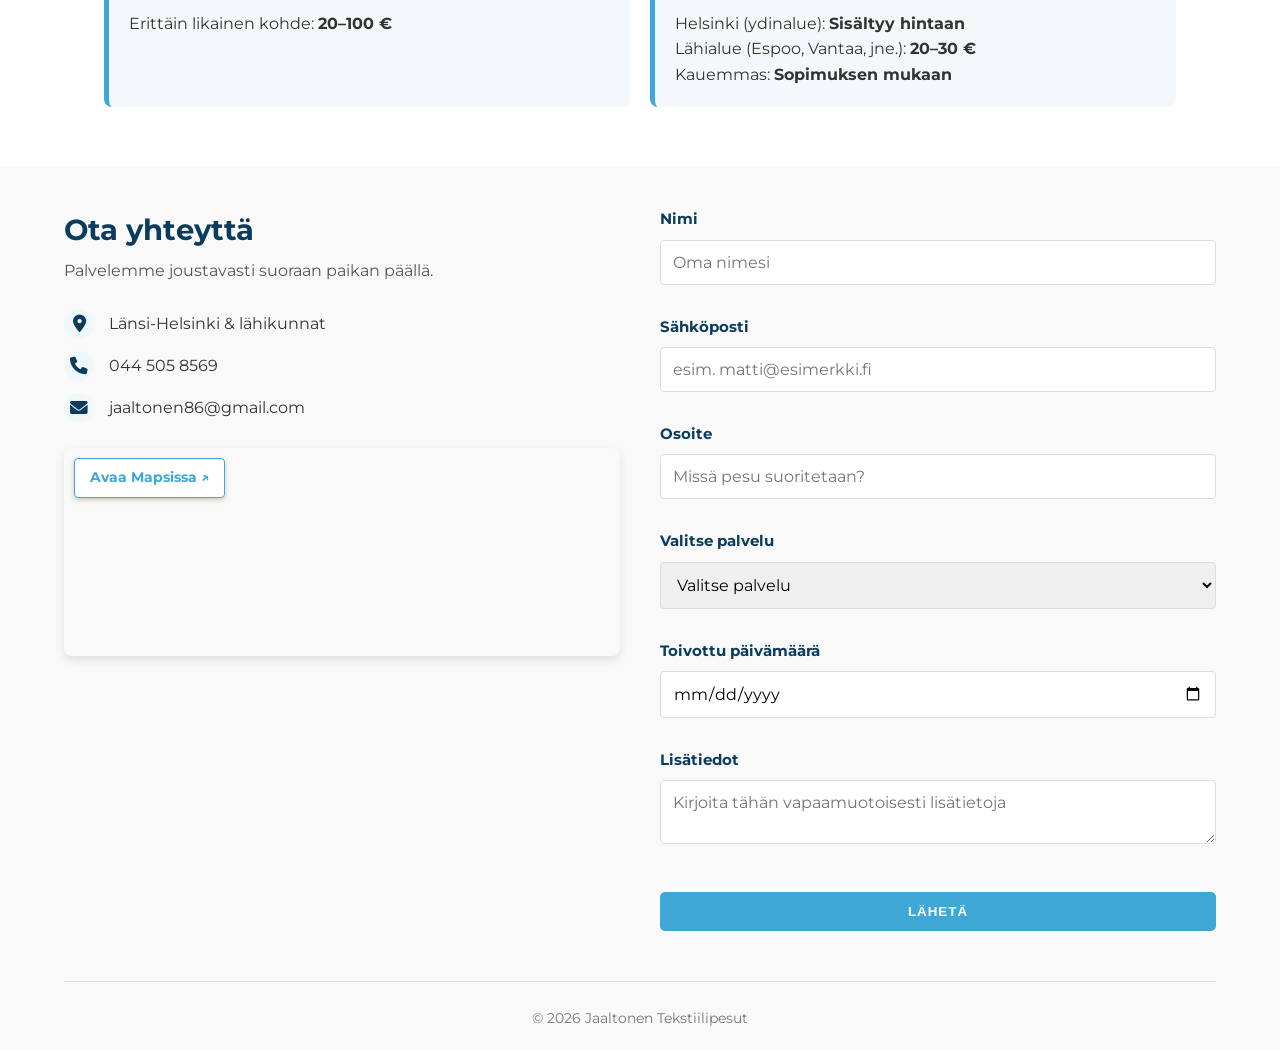
==== commit b0f4332e: "section teksti" ====
--- a/ver2/index.html
+++ b/ver2/index.html
@@ -108,14 +108,14 @@
     <section id="info-section" class="section">
         <div class="info-content">
             <h2 class="section-title">Ammattimaista tekstiilipesua suoraan kotiovellesi</h2>
-            <div class="info-text">
+            <div class="info-text center">
                 <p>
                     JAaltonen Tekstiilipesut tarjoaa vaivatonta ja ensiluokkaista puhtautta juuri siellä, missä sinä olet. 
                     Me ymmärrämme, että kiireisessä arjessa auton vieminen pesulaan tai veneen pehmusteiden kuljettaminen 
                     voi olla haastavaa. Siksi olemme erikoistuneet liikkuvaan palveluun. Suoritamme työt joustavasti kotipihallasi, 
                     parkkihallissa, vaikkapa venesatamassa tai leirintä-alueella. 
                 </p>
-
+                <br />
                 <p>
                     Käytännössä homma toimii niin, että sinun ei tarvitse murehtia aikatauluista tai logistiikasta. 
                     Puhdistamme autot, veneet ja matkailuajoneuvot perusteellisesti paikan päällä, jolloin ne ovat 
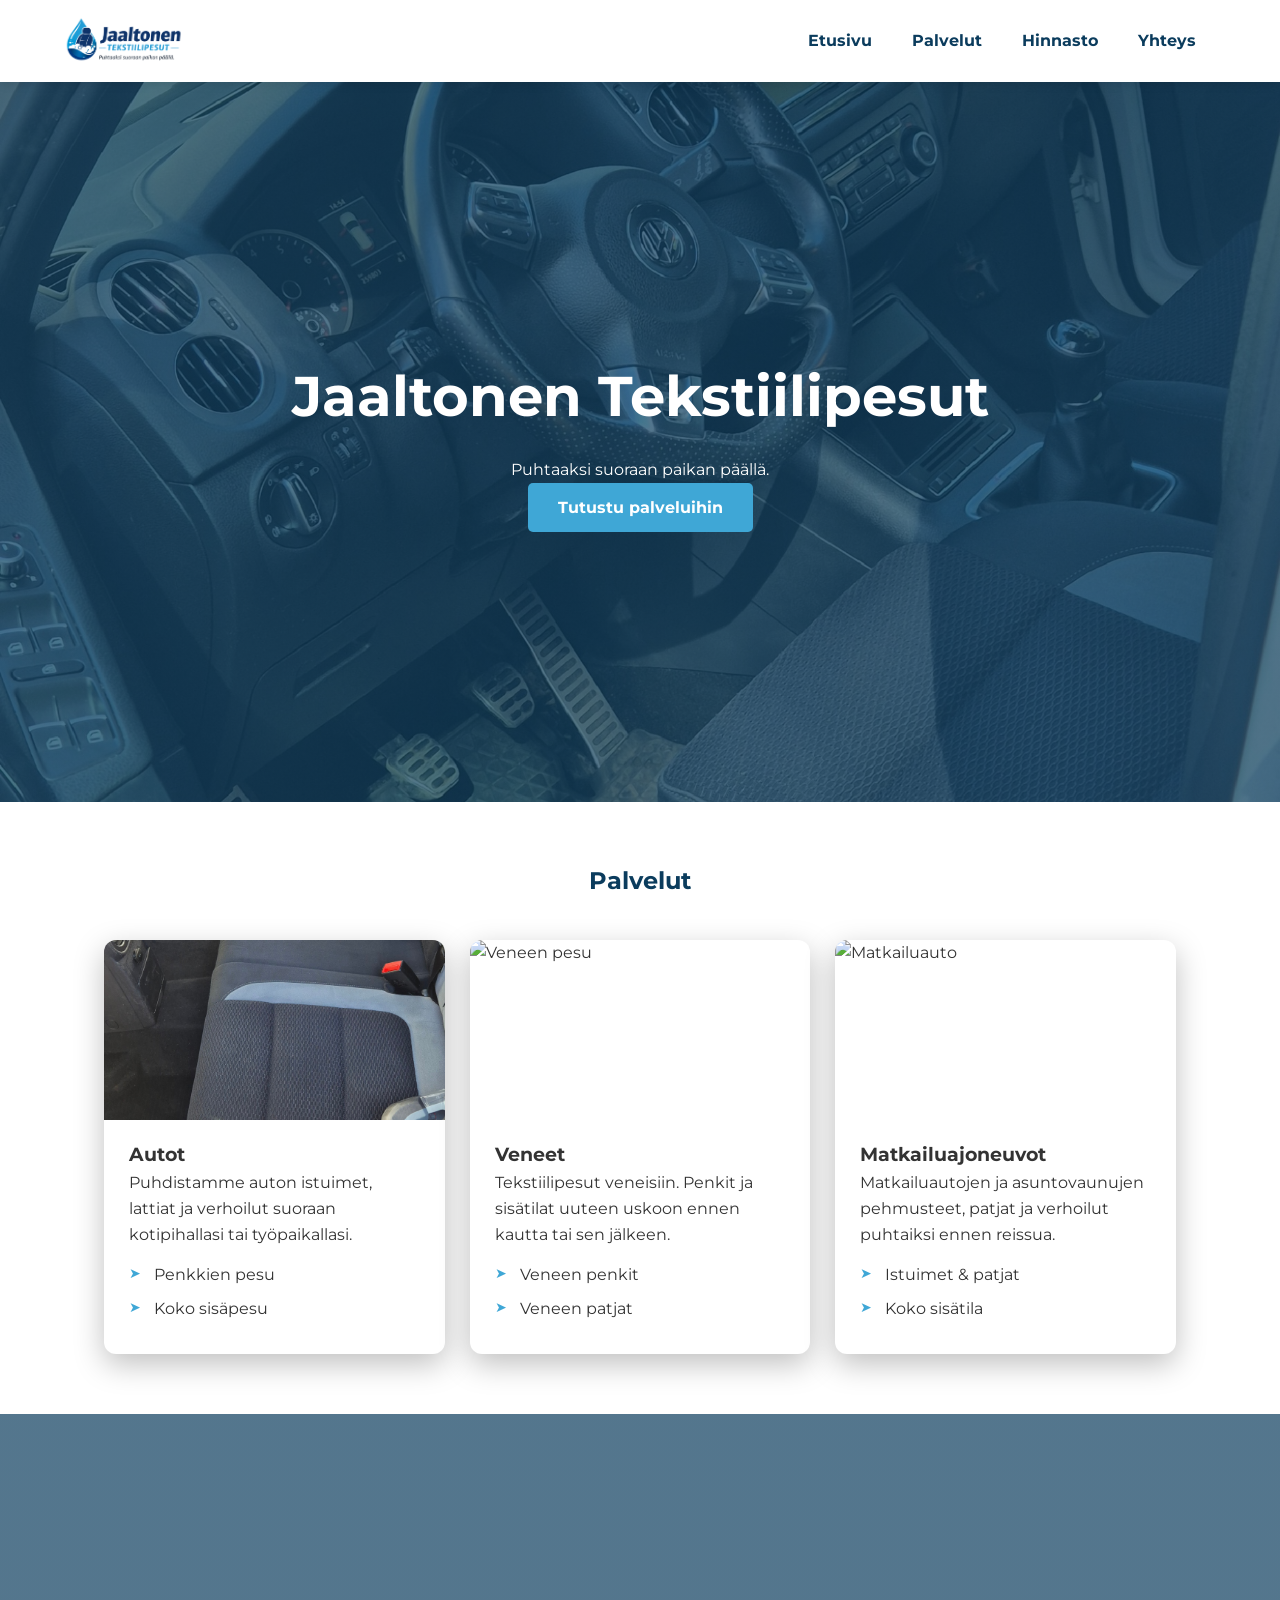
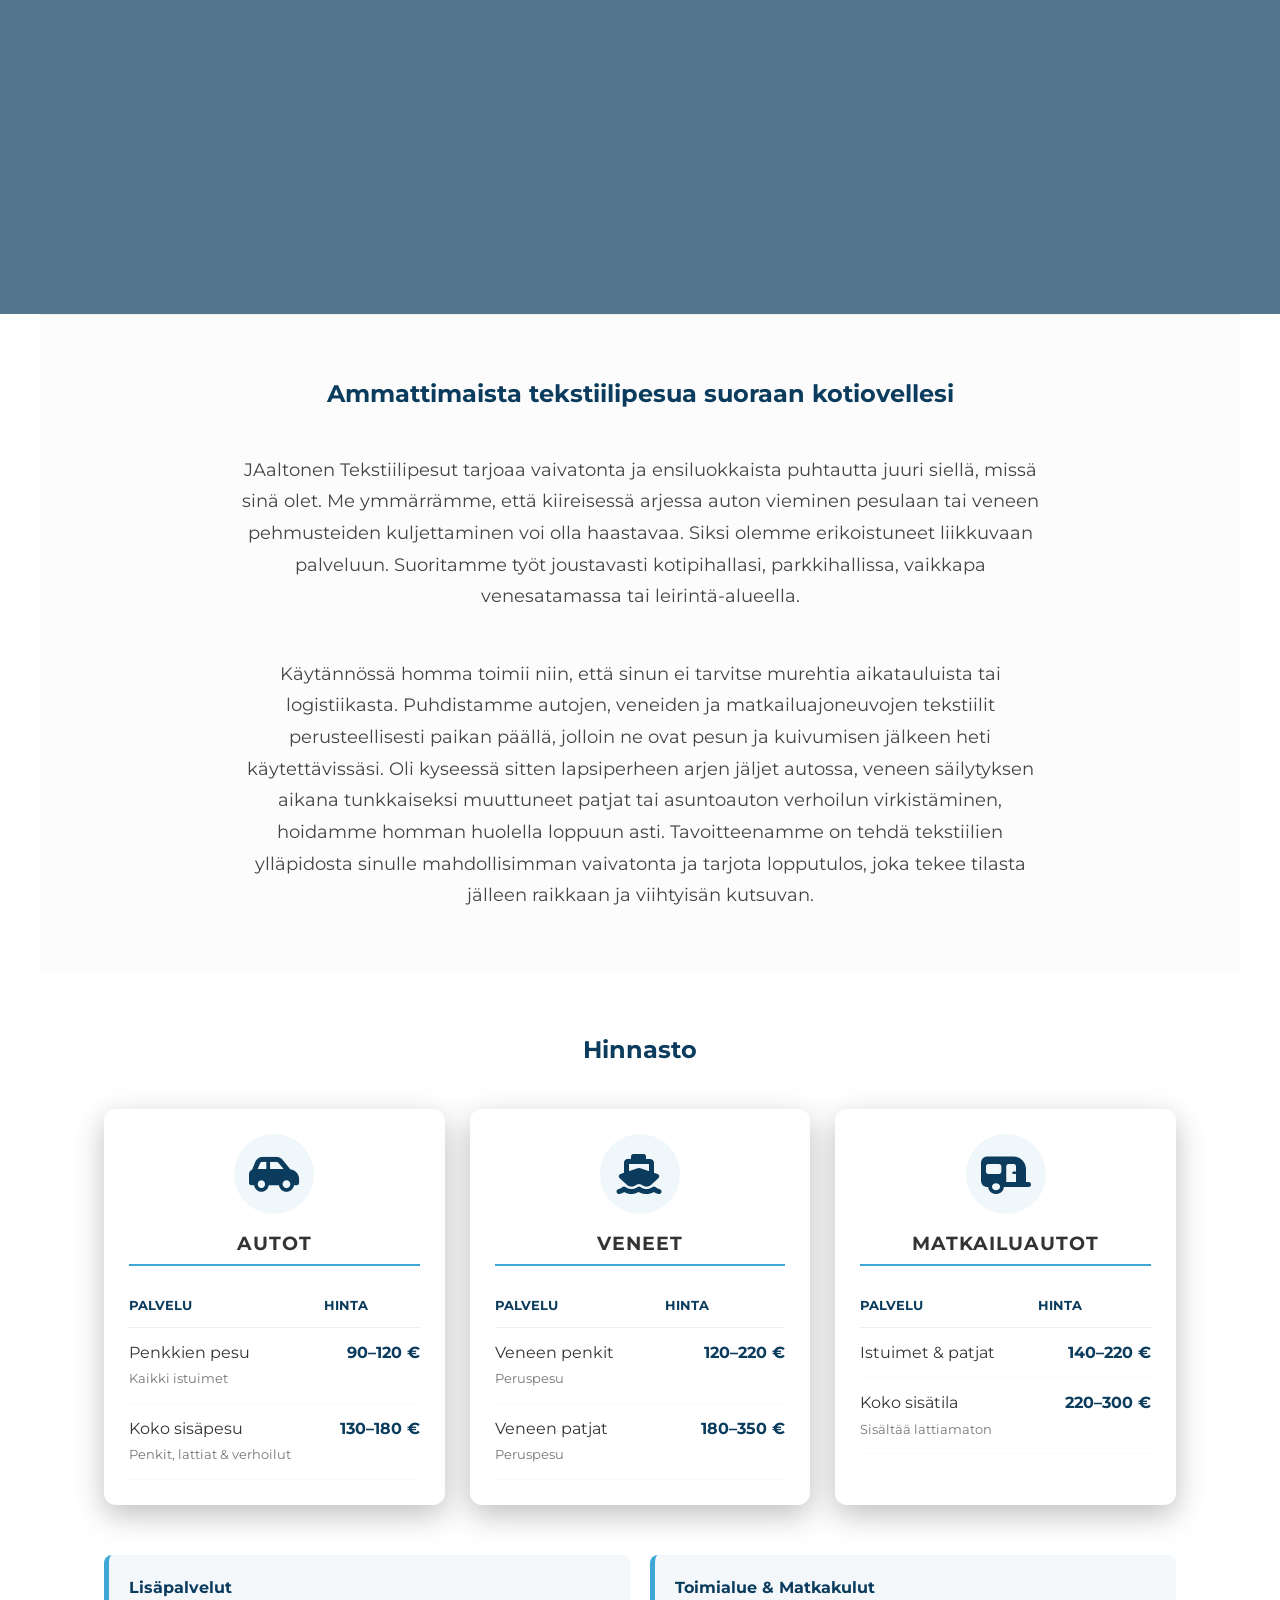
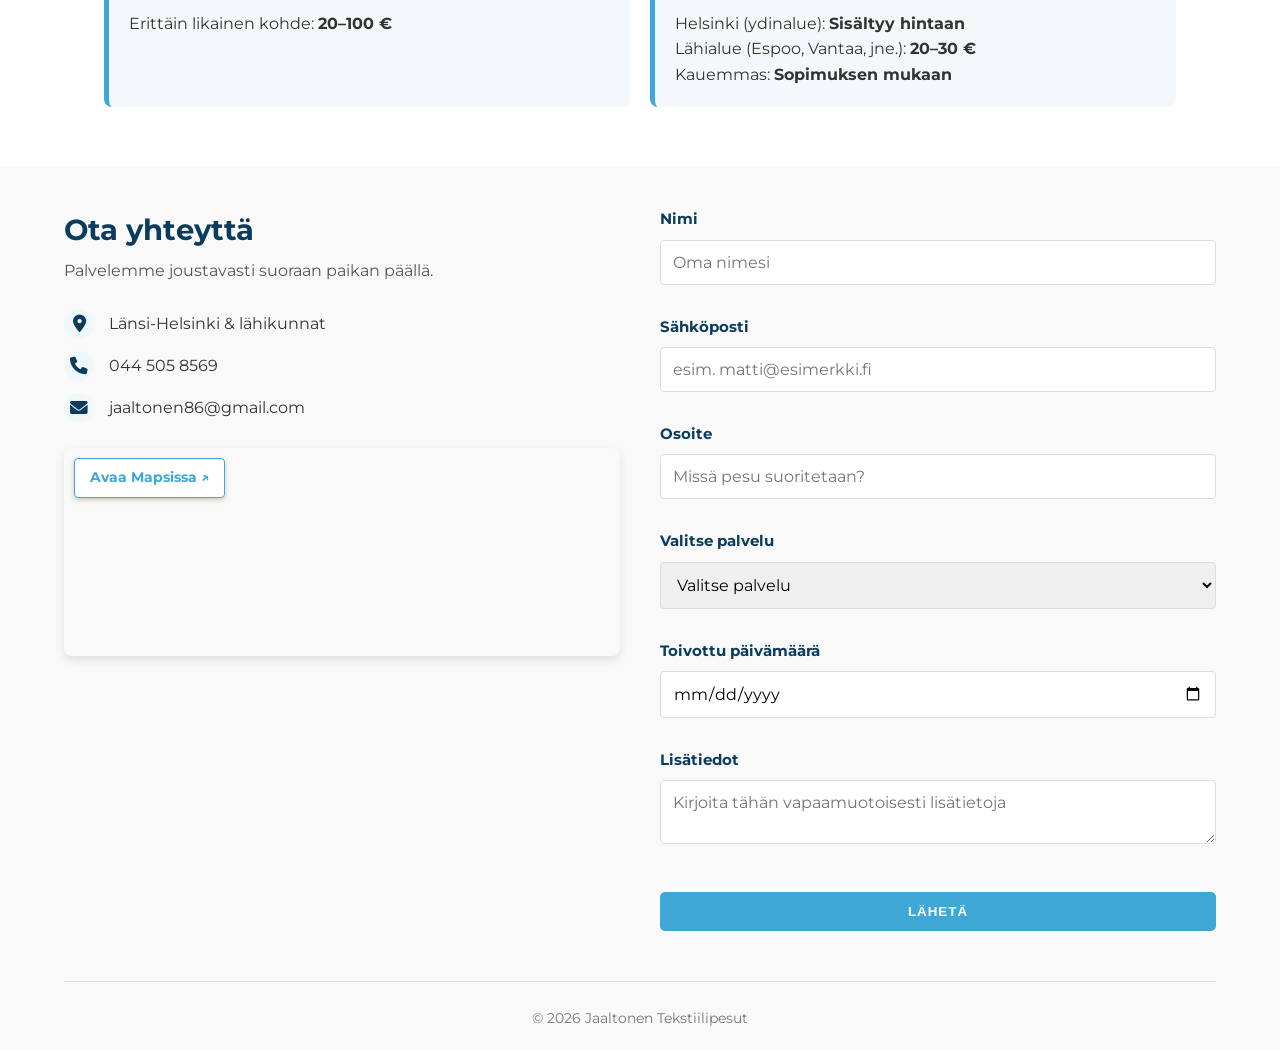
==== commit c9582ea2: "Text updates" ====
--- a/ver2/index.html
+++ b/ver2/index.html
@@ -118,7 +118,7 @@
                 <br />
                 <p>
                     Käytännössä homma toimii niin, että sinun ei tarvitse murehtia aikatauluista tai logistiikasta. 
-                    Puhdistamme autot, veneet ja matkailuajoneuvot perusteellisesti paikan päällä, jolloin ne ovat 
+                    Puhdistamme autojen, veneiden ja matkailuajoneuvojen tekstiilit perusteellisesti paikan päällä, jolloin ne ovat 
                     pesun ja kuivumisen jälkeen heti käytettävissäsi. Oli kyseessä sitten lapsiperheen arjen jäljet 
                     autossa, veneen säilytyksen aikana tunkkaiseksi muuttuneet patjat tai asuntoauton verhoilun 
                     virkistäminen, hoidamme homman huolella loppuun asti. Tavoitteenamme on tehdä tekstiilien 
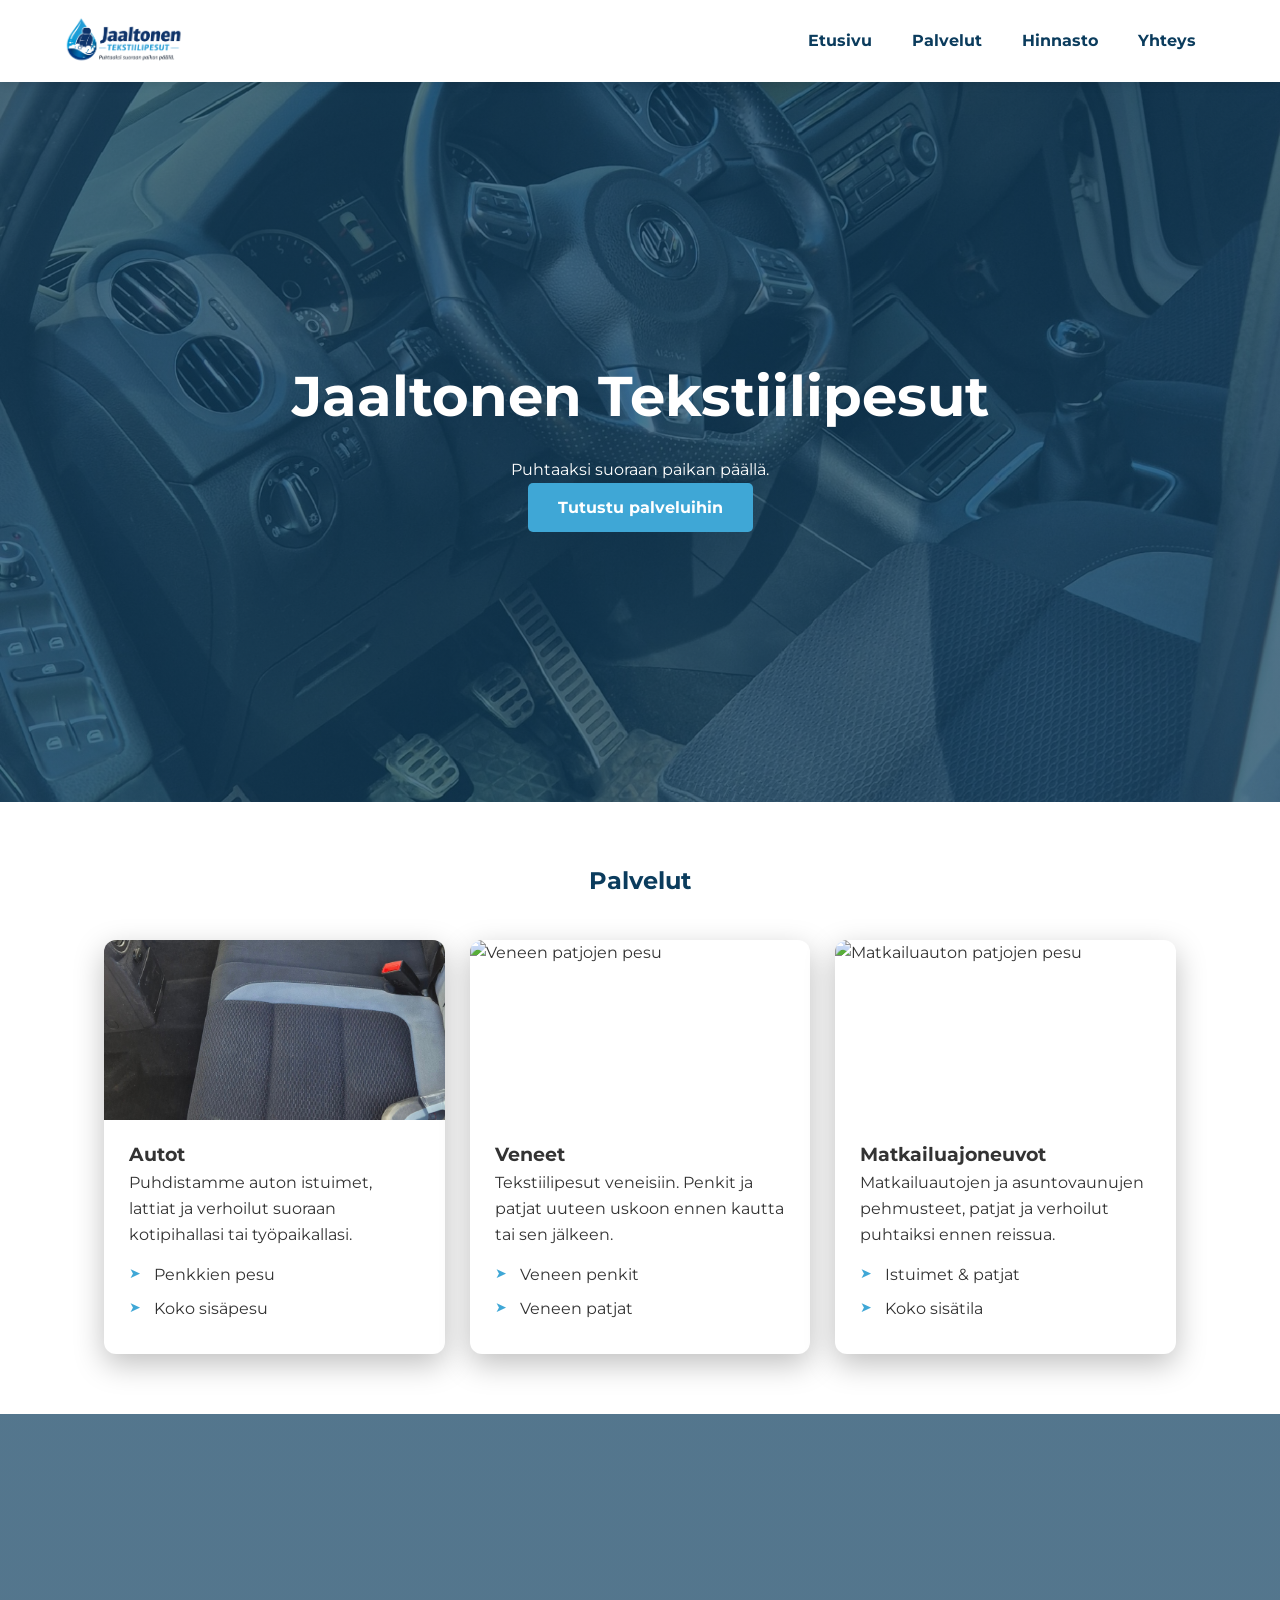
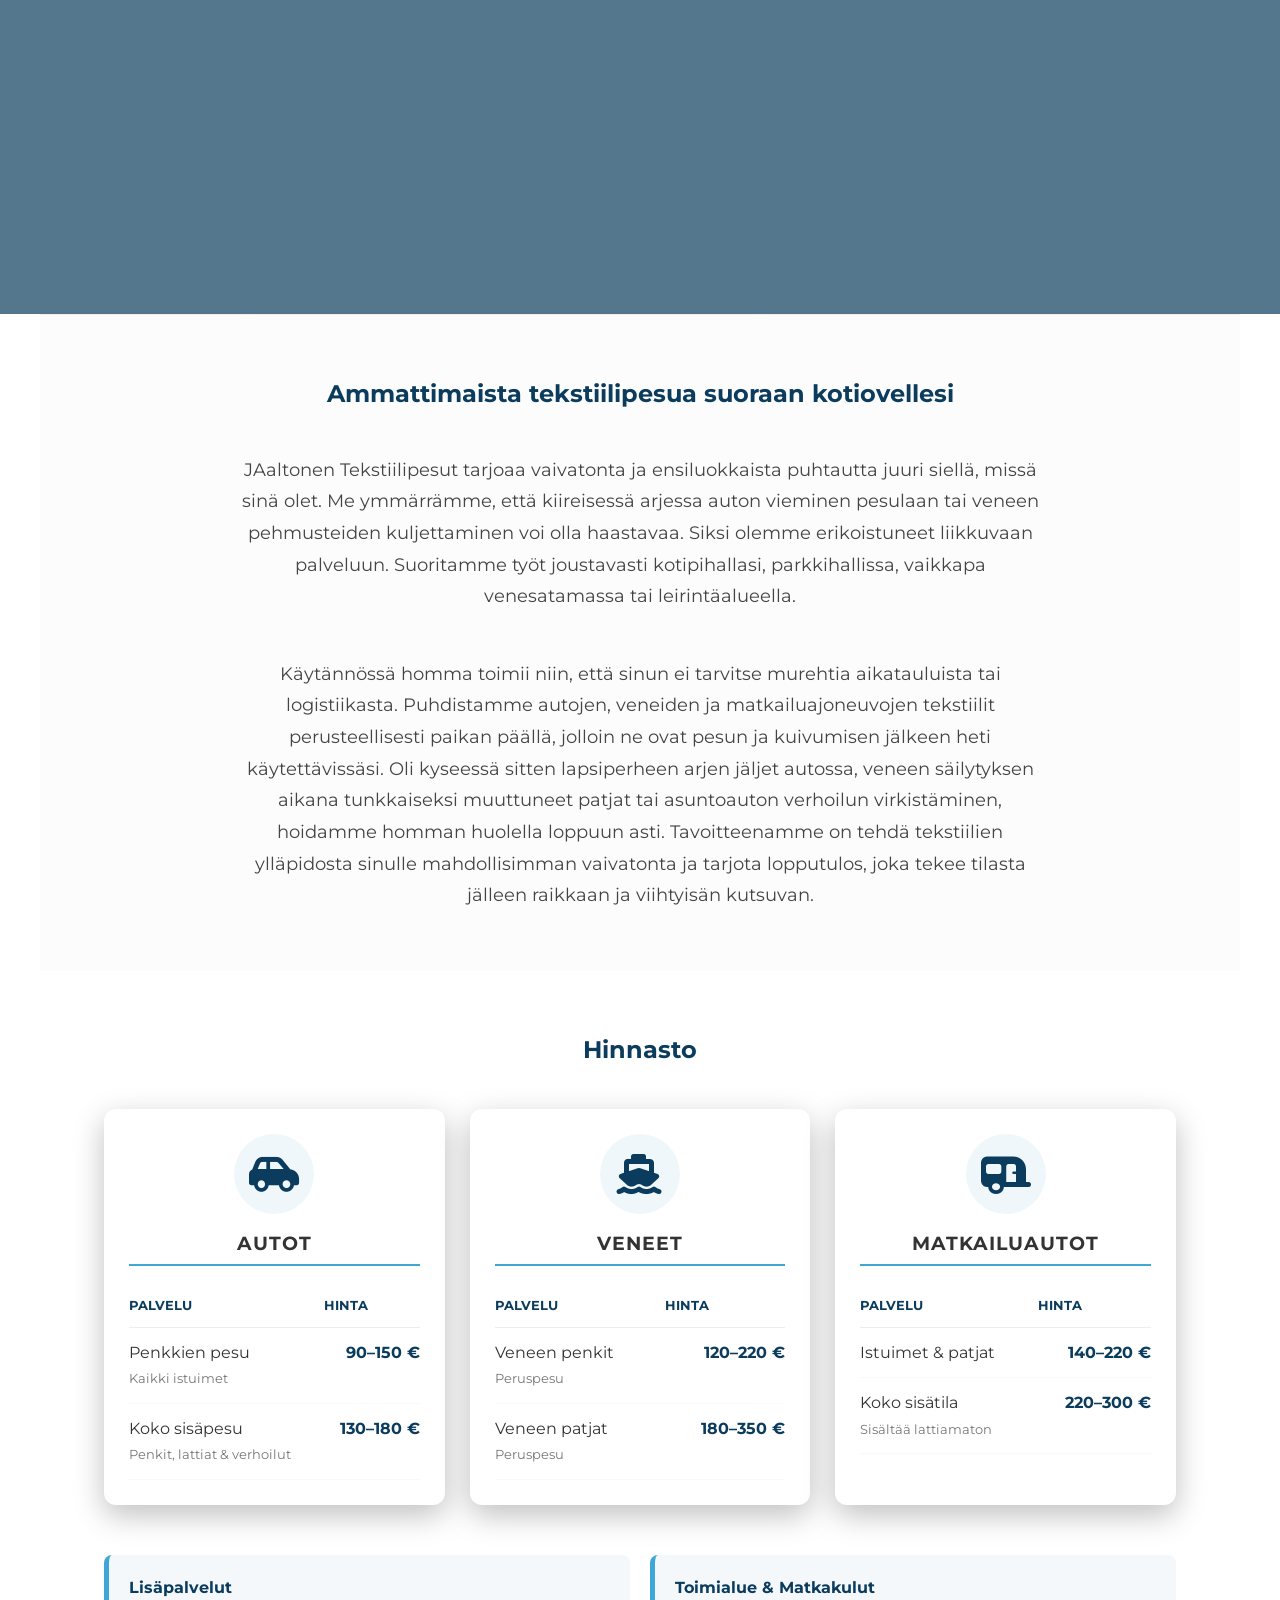
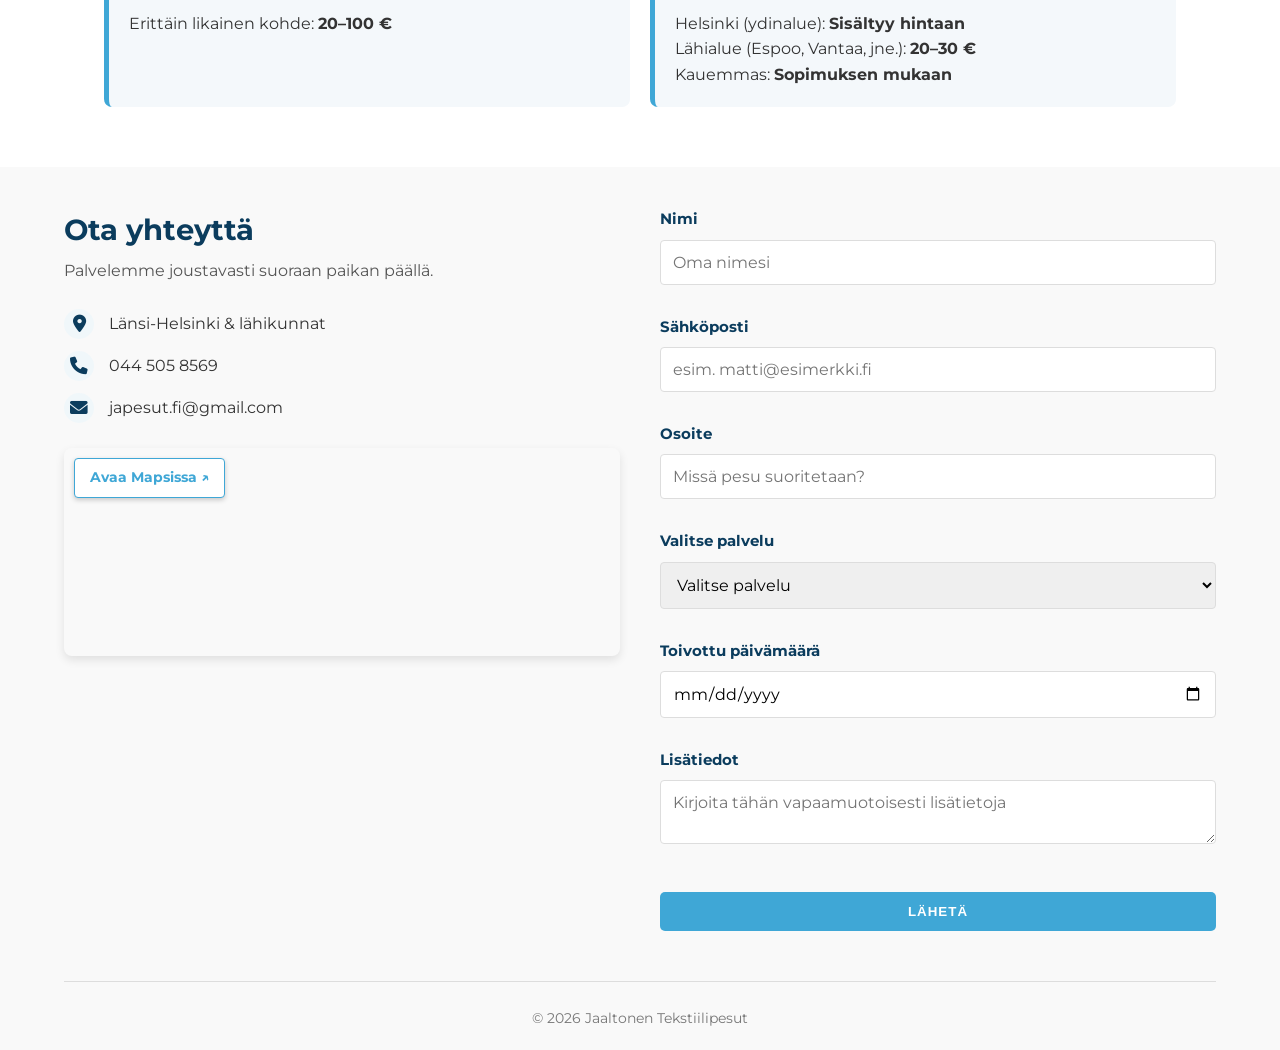
==== commit 085e96dd: "text updates" ====
--- a/ver2/index.html
+++ b/ver2/index.html
@@ -65,7 +65,7 @@
         <div class="grid">
             <div class="card">
                 <div class="card-image">
-                    <img src="img/auto2.JPG" alt="Auton pesu">
+                    <img src="img/auto2.JPG" alt="Auton penkkien pesu">
                 </div>
                 <h3>Autot</h3>
                 <p>Puhdistamme auton istuimet, lattiat ja verhoilut suoraan kotipihallasi tai työpaikallasi.</p>
@@ -77,10 +77,10 @@
             
             <div class="card">
                 <div class="card-image">
-                    <img src="https://images.unsplash.com/photo-1534447677768-be436bb09401?auto=format&fit=crop&q=80&w=600" alt="Veneen pesu">
+                    <img src="https://images.unsplash.com/photo-1534447677768-be436bb09401?auto=format&fit=crop&q=80&w=600" alt="Veneen patjojen pesu">
                 </div>
                 <h3>Veneet</h3>
-                <p>Tekstiilipesut veneisiin. Penkit ja sisätilat uuteen uskoon ennen kautta tai sen jälkeen.</p>
+                <p>Tekstiilipesut veneisiin. Penkit ja patjat uuteen uskoon ennen kautta tai sen jälkeen.</p>
                 <ul class="custom-list">
                     <li>Veneen penkit</li>
                     <li>Veneen patjat</li>
@@ -89,7 +89,7 @@
             
             <div class="card">
                 <div class="card-image">
-                    <img src="https://images.unsplash.com/photo-1523987355523-c7b5b0dd90a7?auto=format&fit=crop&q=80&w=600" alt="Matkailuauto">
+                    <img src="https://images.unsplash.com/photo-1523987355523-c7b5b0dd90a7?auto=format&fit=crop&q=80&w=600" alt="Matkailuauton patjojen pesu">
                 </div>
                 <h3>Matkailuajoneuvot</h3>
                 <p>Matkailuautojen ja asuntovaunujen pehmusteet, patjat ja verhoilut puhtaiksi ennen reissua.</p>
@@ -113,7 +113,7 @@
                     JAaltonen Tekstiilipesut tarjoaa vaivatonta ja ensiluokkaista puhtautta juuri siellä, missä sinä olet. 
                     Me ymmärrämme, että kiireisessä arjessa auton vieminen pesulaan tai veneen pehmusteiden kuljettaminen 
                     voi olla haastavaa. Siksi olemme erikoistuneet liikkuvaan palveluun. Suoritamme työt joustavasti kotipihallasi, 
-                    parkkihallissa, vaikkapa venesatamassa tai leirintä-alueella. 
+                    parkkihallissa, vaikkapa venesatamassa tai leirintäalueella. 
                 </p>
                 <br />
                 <p>
@@ -145,7 +145,7 @@
                     <tbody>
                         <tr>
                             <td>Penkkien pesu <br><small>Kaikki istuimet</small></td>
-                            <td>90–120 €</td>
+                            <td>90–150 €</td>
                         </tr>
                         <tr>
                             <td>Koko sisäpesu <br><small>Penkit, lattiat & verhoilut</small></td>
@@ -233,7 +233,7 @@
                     </div>
                     <div class="contact-item">
                         <span class="icon"><i class="fa-solid fa-envelope"></i></span>
-                        <p><a href="mailto:jaaltonen86@gmail.com" class="contact-link">jaaltonen86@gmail.com</a></p>
+                        <p><a href="mailto:japesut.fi@gmail.com" class="contact-link">japesut.fi@gmail.com</a></p>
                     </div>
                 </div>
 
@@ -246,7 +246,7 @@
                 </div>
             </div>
             <div class="footer-right">
-                <form action="mailto:jaaltonen86@gmail.com" method="post" enctype="text/plain">
+                <form action="mailto:japesut.fi@gmail.com" method="post" enctype="text/plain">
                     <div class="form-group">
                         <label for="nimi">Nimi</label>
                         <input type="text" id="nimi" name="Nimi" placeholder="Oma nimesi" required>
